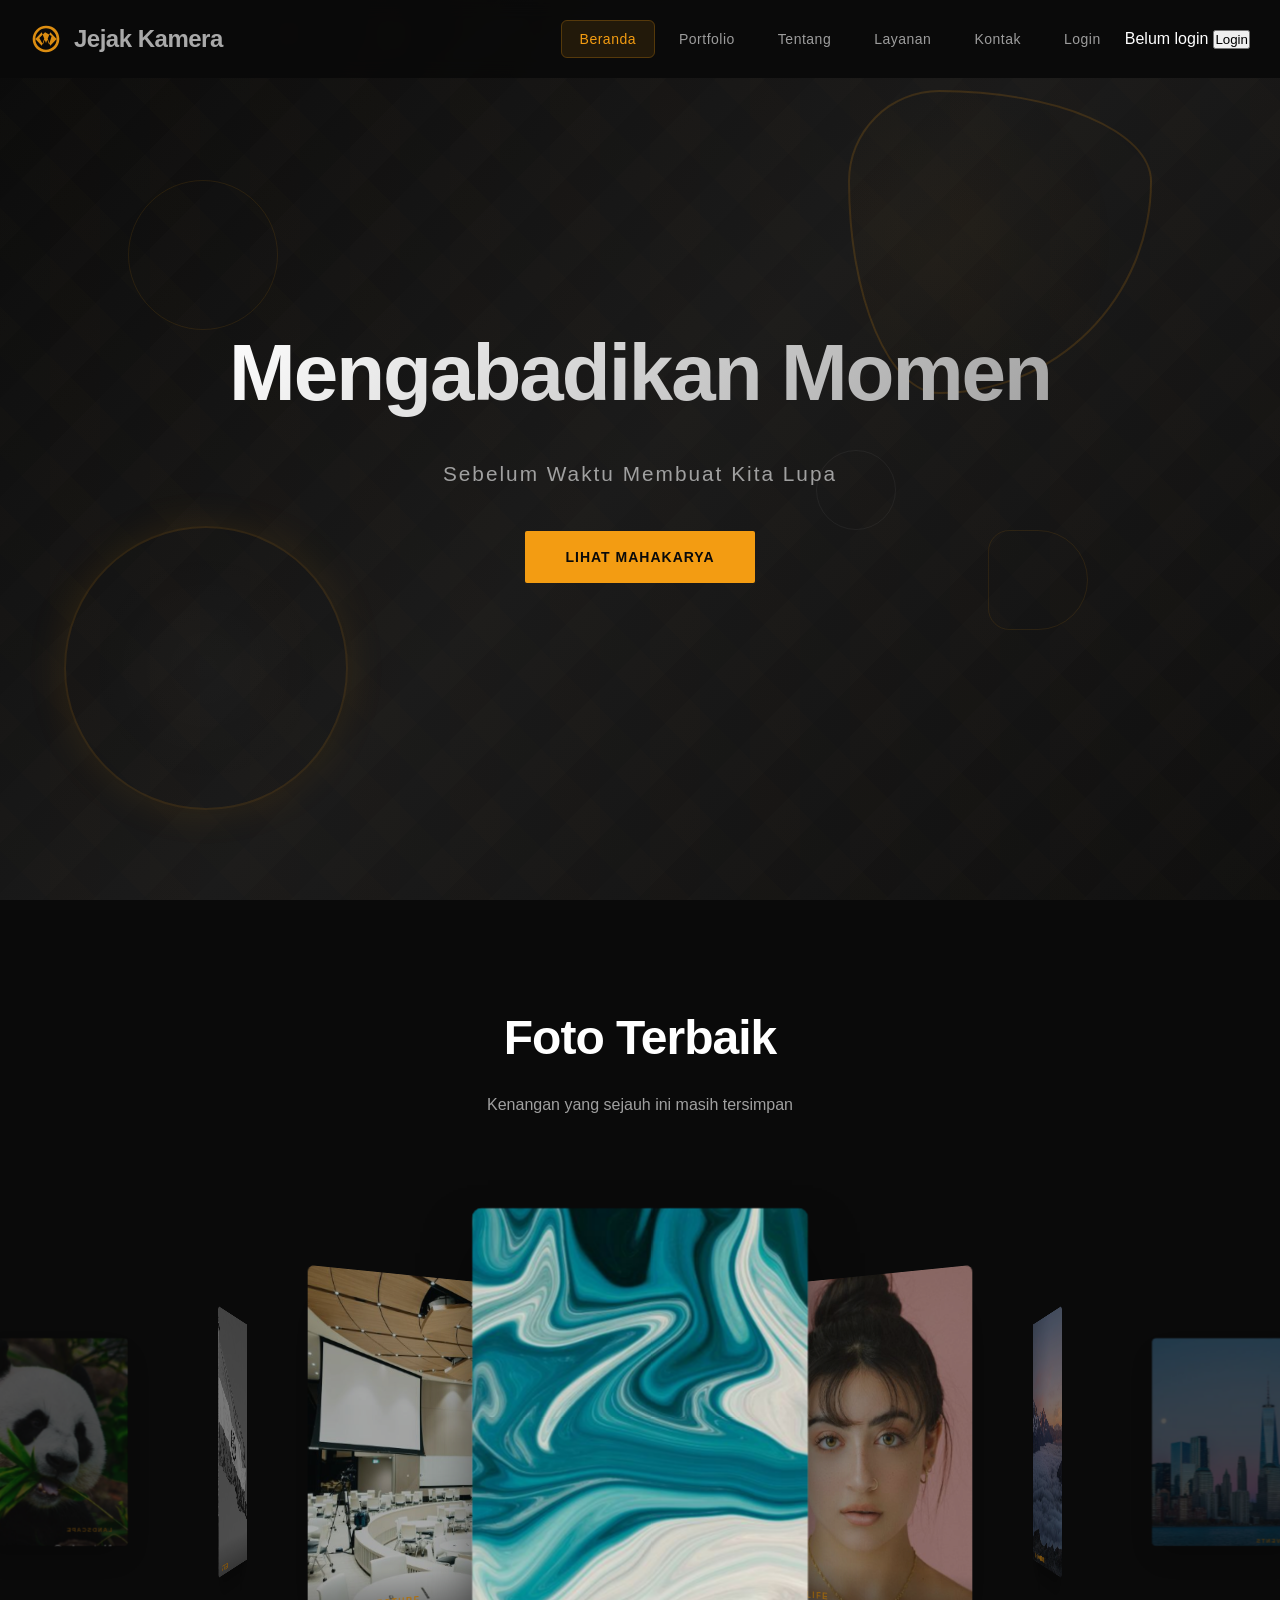
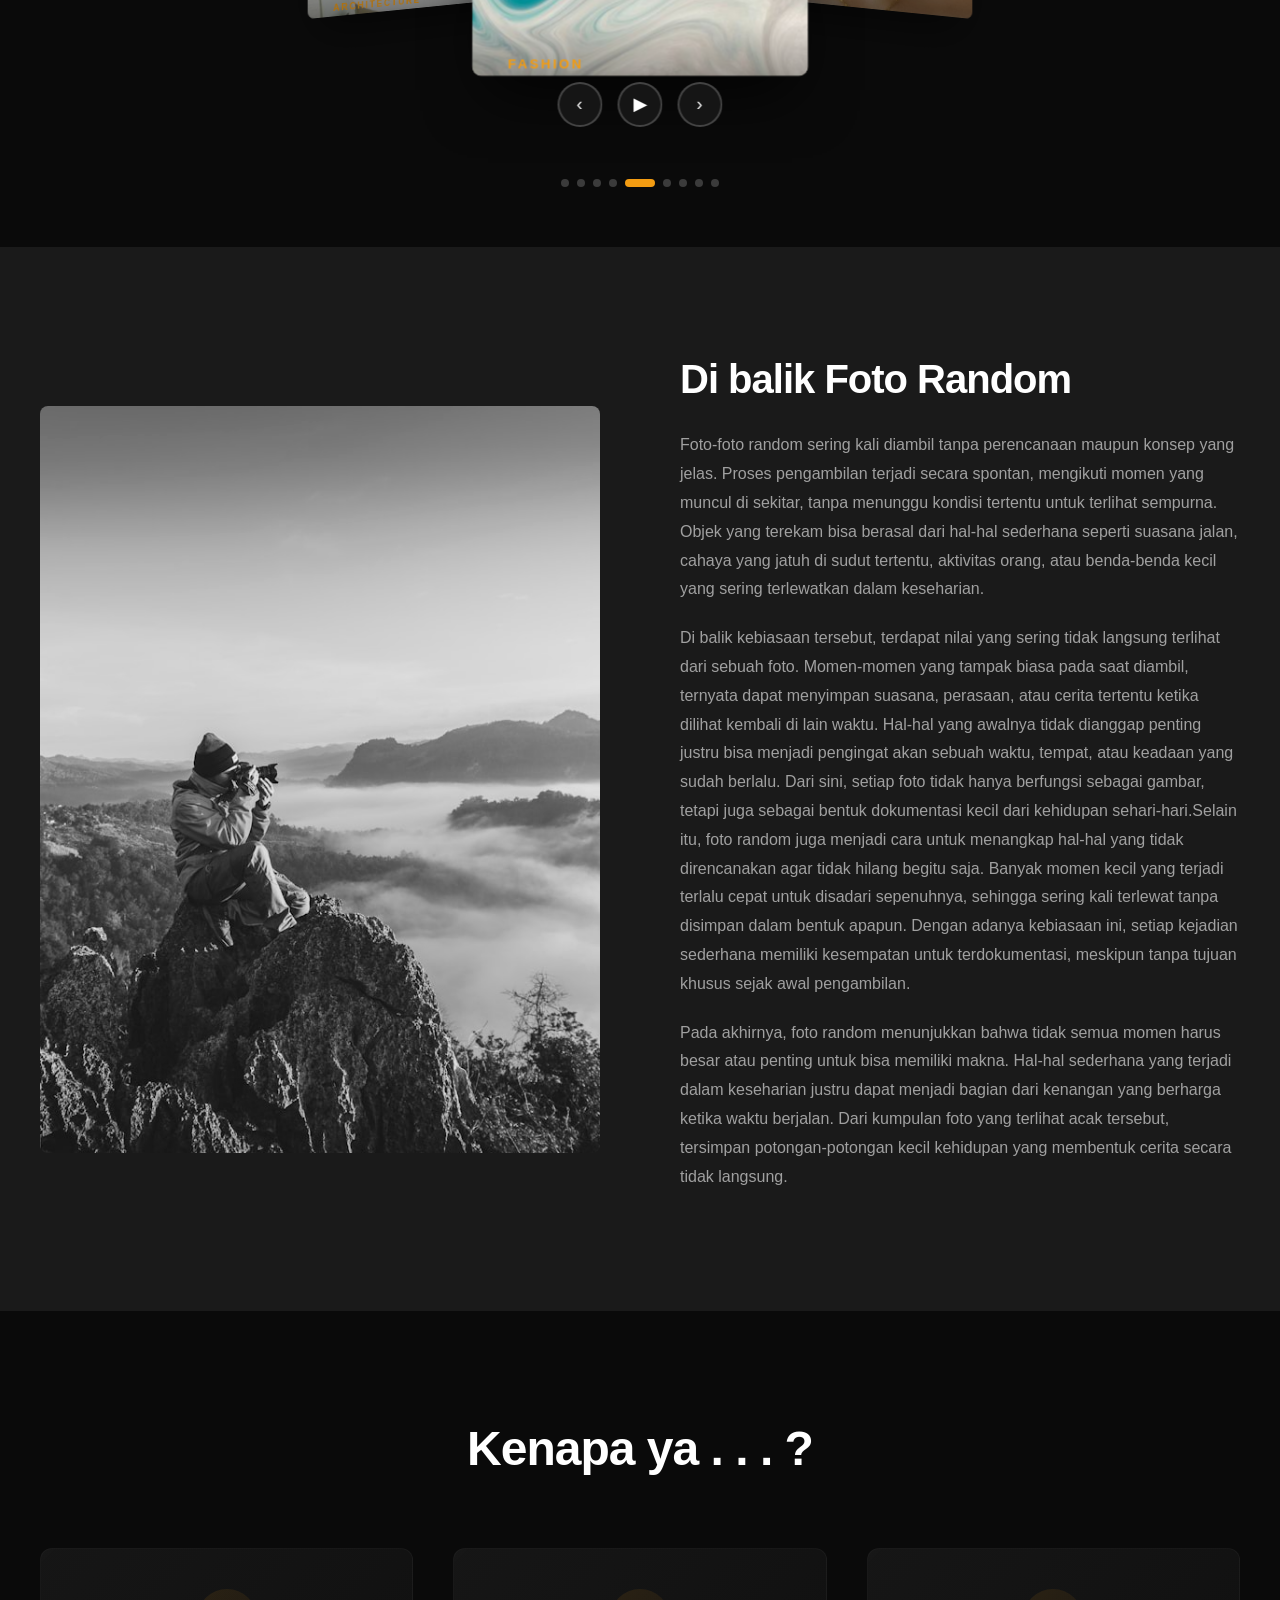
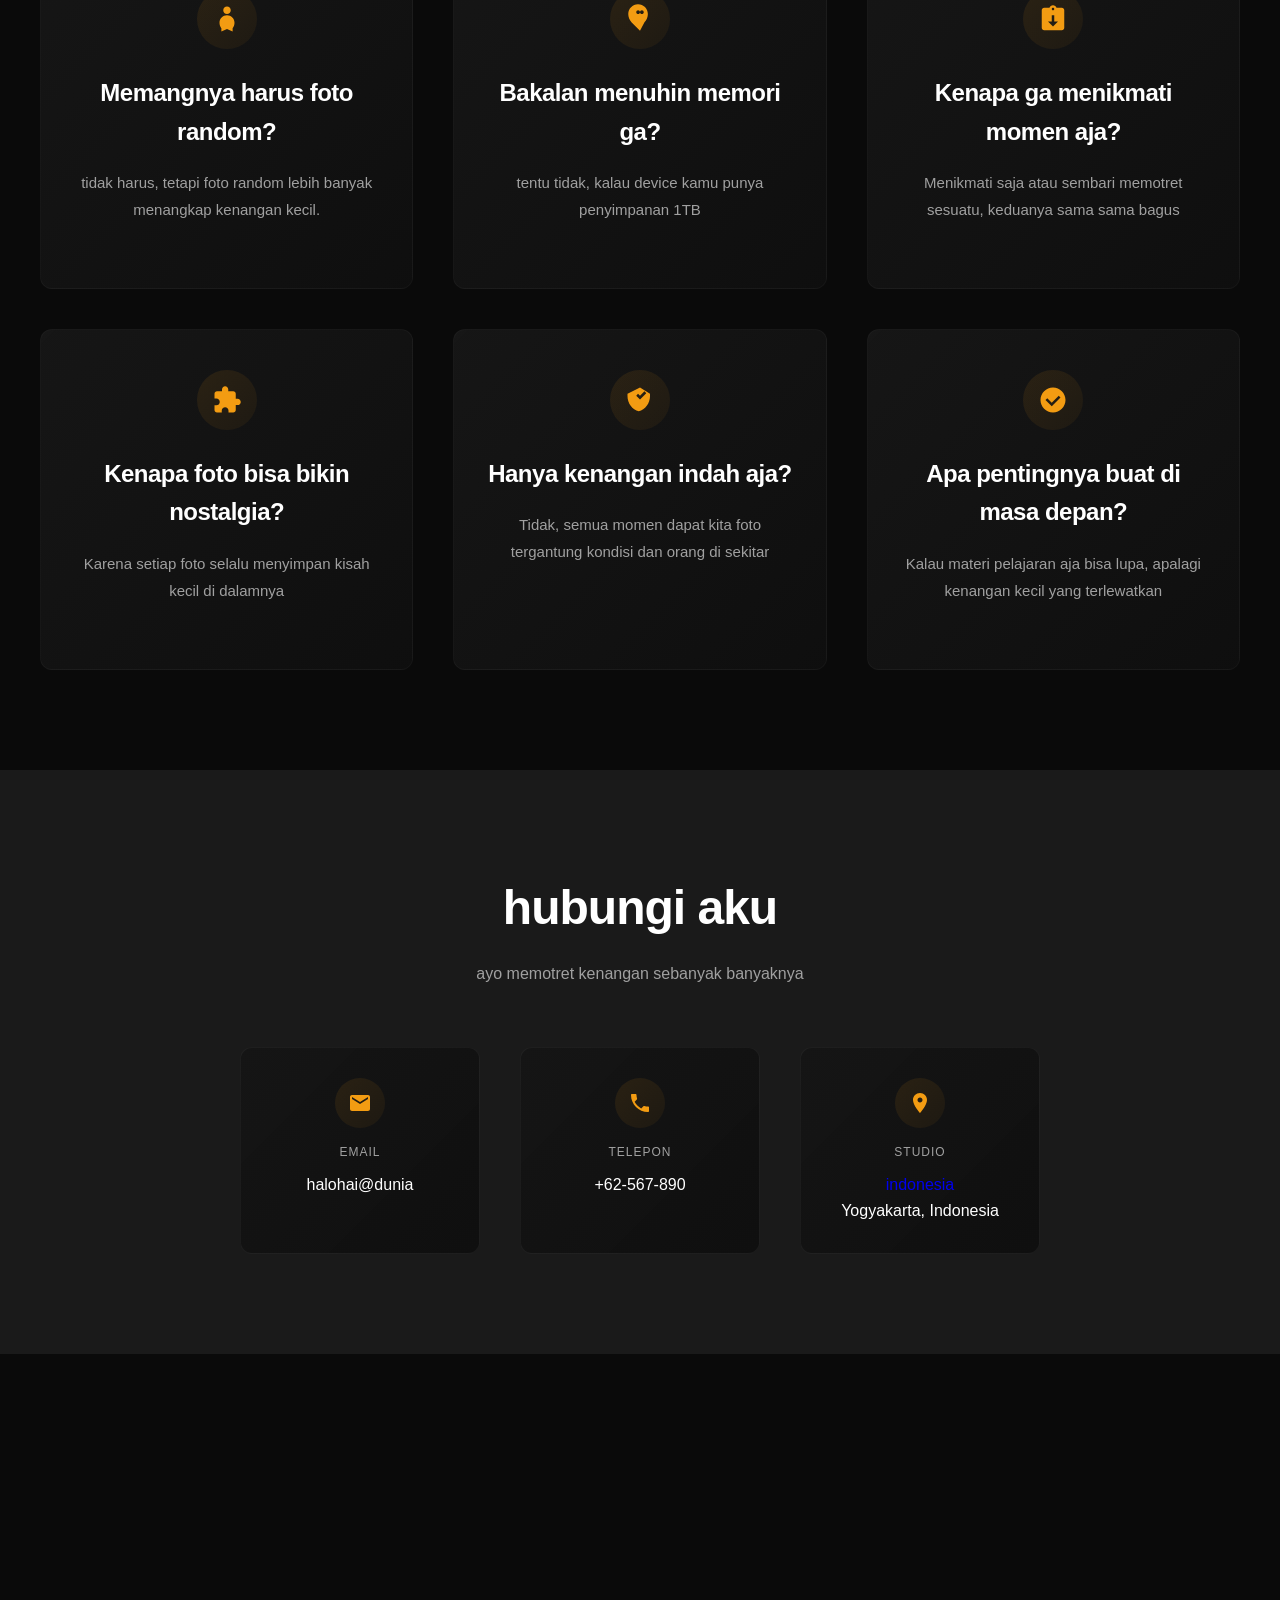
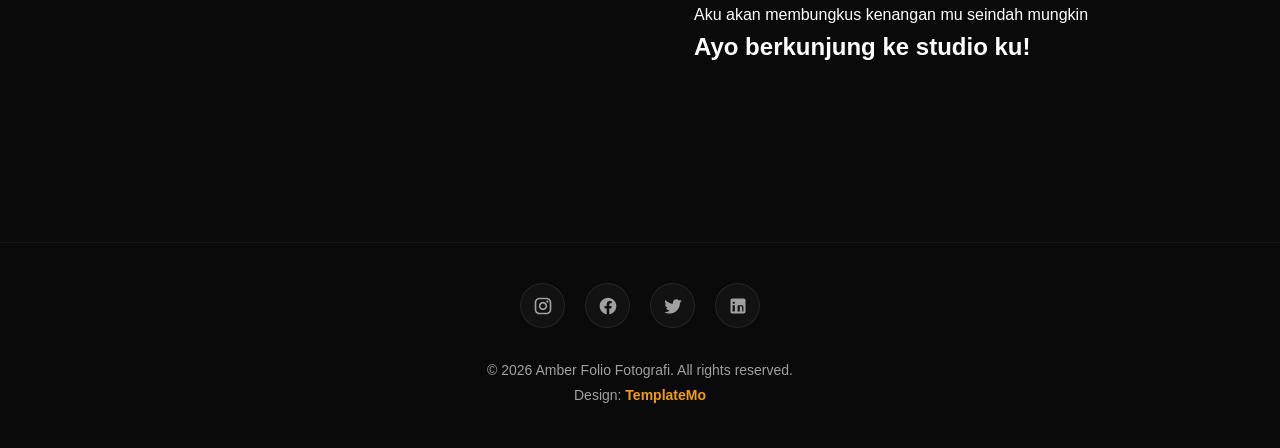
==== index.html @ b397be30 "Update index.html" ====
<!DOCTYPE html>
<html lang="en">
<head>
    <meta charset="UTF-8">
    <meta name="viewport" content="width=device-width, initial-scale=1.0">
    <title>Cerita di Balik Lensa</title>
    <link rel="stylesheet" href="templatemo-amber-folio.css">
<!--

TemplateMo 615 Amber Folio

https://templatemo.com/tm-615-amber-folio

-->
</head>
<body>
    <!-- Loading Screen -->
    <div class="loading-screen" id="loadingScreen">
        <div class="loader"></div>
    </div>

    <!-- Header Navigation -->
    <header id="header">
        <nav>
            <a href="#home" class="logo">
                <svg viewBox="0 0 24 24" xmlns="http://www.w3.org/2000/svg">
                    <path d="M12 20C16.4 20 20 16.4 20 12C20 7.6 16.4 4 12 4C7.6 4 4 7.6 4 12C4 16.4 7.6 20 12 20M12 2C18.5 2 22 6.5 22 12C22 17.5 17.5 22 12 22C6.5 22 2 17.5 2 12C2 6.5 6.5 2 12 2M14.3 16.2L12 10L9.7 16.2L7 11.3L11.3 7L16.2 9.7L14.3 16.2M8.8 17L12 8L15.2 17L20 12L15.2 7L12 15L8.8 7L4 12L8.8 17Z"/>
                </svg>
                Jejak Kamera
            </a>
            <ul class="nav-menu" id="navMenu">
                <li><a href="#home">Beranda</a></li>
                <li><a href="#portfolio">Portfolio</a></li>
                <li><a href="#about">Tentang</a></li>
                <li><a href="#services">Layanan</a></li>
                <li><a href="#contact">Kontak</a></li>
                <li><a href="login/index.html" class="nav-cta">Login</a></li>
                <p id="userinfo">Belum login</p>

<li id="authArea">
    <button onclick="gologin()" class="nav-cta">Login</button>
</li>
            </ul>
            <div class="menu-toggle" id="menuToggle">
                <span></span>
                <span></span>
                <span></span>
            </div>
        </nav>
    </header>

    <!-- Hero Section -->
    <section class="hero-section" id="home">
        <div class="hero-bg"></div>
        <div class="hero-shapes">
            <div class="floating-accent accent-1"></div>
            <div class="floating-accent accent-2"></div>
            <div class="floating-accent accent-3"></div>
        </div>
        <div class="hero-content reveal">
            <h1 class="hero-title">Mengabadikan Momen</h1>
            <p class="hero-subtitle">Sebelum Waktu Membuat Kita Lupa</p>
            <a href="#portfolio" class="cta-button">Lihat Mahakarya</a>
        </div>
    </section>

    <!-- Portfolio Section with Coverflow -->
    <section class="portfolio-section" id="portfolio">
        <div class="section-header reveal">
            <h2 class="section-title">Foto Terbaik</h2>
            <p class="section-subtitle">Kenangan yang sejauh ini masih tersimpan</p>
        </div>

        <div class="coverflow-wrapper">
            <div class="coverflow-container" id="coverflowContainer">
                <!-- Portrait Photography -->
                <div class="coverflow-item" data-index="0">
                    <img src="images/templatemo-amber-folio-01.jpg" alt="Portrait Photography" class="portfolio-image">
                    <div class="portfolio-overlay">
                        <div class="portfolio-category">Portrait</div>
                        <h3 class="portfolio-title">Human Stories</h3>
                        <p class="portfolio-description">Capturing authentic emotions and personalities</p>
                    </div>
                </div>

                <!-- Landscape Photography -->
                <div class="coverflow-item" data-index="1">
                    <img src="images/templatemo-amber-folio-02.jpg" alt="Landscape Photography" class="portfolio-image">
                    <div class="portfolio-overlay">
                        <div class="portfolio-category">Landscape</div>
                        <h3 class="portfolio-title">Nature's Canvas</h3>
                        <p class="portfolio-description">Breathtaking vistas and natural wonders</p>
                    </div>
                </div>

                <!-- Street Photography -->
                <div class="coverflow-item" data-index="2">
                    <img src="images/templatemo-amber-folio-03.jpg" alt="Street Photography" class="portfolio-image">
                    <div class="portfolio-overlay">
                        <div class="portfolio-category">Street</div>
                        <h3 class="portfolio-title">Urban Life</h3>
                        <p class="portfolio-description">Candid moments in city environments</p>
                    </div>
                </div>

                <!-- Architecture Photography -->
                <div class="coverflow-item" data-index="3">
                    <img src="images/templatemo-amber-folio-04.jpg" alt="Architecture Photography" class="portfolio-image">
                    <div class="portfolio-overlay">
                        <div class="portfolio-category">Architecture</div>
                        <h3 class="portfolio-title">Structural Beauty</h3>
                        <p class="portfolio-description">Modern lines and timeless designs</p>
                    </div>
                </div>

                <!-- Fashion Photography -->
                <div class="coverflow-item" data-index="4">
                    <img src="images/templatemo-amber-folio-05.jpg" alt="Fashion Photography" class="portfolio-image">
                    <div class="portfolio-overlay">
                        <div class="portfolio-category">Fashion</div>
                        <h3 class="portfolio-title">Style & Elegance</h3>
                        <p class="portfolio-description">High fashion and editorial shoots</p>
                    </div>
                </div>

                <!-- Wildlife Photography -->
                <div class="coverflow-item" data-index="5">
                    <img src="images/templatemo-amber-folio-06.jpg" alt="Wildlife Photography" class="portfolio-image">
                    <div class="portfolio-overlay">
                        <div class="portfolio-category">Wildlife</div>
                        <h3 class="portfolio-title">Wild Kingdom</h3>
                        <p class="portfolio-description">Nature's magnificent creatures</p>
                    </div>
                </div>

                <!-- Black & White Photography -->
                <div class="coverflow-item" data-index="6">
                    <img src="images/templatemo-amber-folio-07.jpg" alt="Black and White Photography" class="portfolio-image">
                    <div class="portfolio-overlay">
                        <div class="portfolio-category">Monochrome</div>
                        <h3 class="portfolio-title">Timeless Classics</h3>
                        <p class="portfolio-description">The art of black and white</p>
                    </div>
                </div>

                <!-- Event Photography -->
                <div class="coverflow-item" data-index="7">
                    <img src="images/templatemo-amber-folio-08.jpg" alt="Event Photography" class="portfolio-image">
                    <div class="portfolio-overlay">
                        <div class="portfolio-category">Events</div>
                        <h3 class="portfolio-title">Special Moments</h3>
                        <p class="portfolio-description">Weddings and celebrations</p>
                    </div>
                </div>

                <!-- Abstract Photography -->
                <div class="coverflow-item" data-index="8">
                    <img src="images/templatemo-amber-folio-09.jpg" alt="Abstract Photography" class="portfolio-image">
                    <div class="portfolio-overlay">
                        <div class="portfolio-category">Abstract</div>
                        <h3 class="portfolio-title">Creative Vision</h3>
                        <p class="portfolio-description">Artistic and experimental works</p>
                    </div>
                </div>
            </div>

            <!-- Navigation Controls -->
            <div class="coverflow-controls">
                <button class="control-btn" id="prevBtn">‹</button>
                <button class="control-btn" id="playPauseBtn">▶</button>
                <button class="control-btn" id="nextBtn">›</button>
            </div>

            <!-- Indicators -->
            <div class="indicators" id="indicators">
                <div class="indicator active" data-index="0"></div>
                <div class="indicator" data-index="1"></div>
                <div class="indicator" data-index="2"></div>
                <div class="indicator" data-index="3"></div>
                <div class="indicator" data-index="4"></div>
                <div class="indicator" data-index="5"></div>
                <div class="indicator" data-index="6"></div>
                <div class="indicator" data-index="7"></div>
                <div class="indicator" data-index="8"></div>
            </div>
        </div>
    </section>

    <!-- About Section -->
    <section class="about-section" id="about">
        <div class="about-container reveal">
            <div class="about-image">
                <img src="images/templatemo-about-artist.jpg" alt="Photographer">
            </div>
            <div class="about-content">
                <h2>Di balik Foto Random</h2>
                <p>Foto-foto random sering kali diambil tanpa perencanaan maupun konsep yang jelas. Proses pengambilan terjadi secara spontan, mengikuti momen yang muncul di sekitar, tanpa menunggu kondisi tertentu untuk terlihat sempurna. Objek yang terekam bisa berasal dari hal-hal sederhana seperti suasana jalan, cahaya yang jatuh di sudut tertentu, aktivitas orang, atau benda-benda kecil yang sering terlewatkan dalam keseharian.</p>
                <p>Di balik kebiasaan tersebut, terdapat nilai yang sering tidak langsung terlihat dari sebuah foto. Momen-momen yang tampak biasa pada saat diambil, ternyata dapat menyimpan suasana, perasaan, atau cerita tertentu ketika dilihat kembali di lain waktu. Hal-hal yang awalnya tidak dianggap penting justru bisa menjadi pengingat akan sebuah waktu, tempat, atau keadaan yang sudah berlalu. Dari sini, setiap foto tidak hanya berfungsi sebagai gambar, tetapi juga sebagai bentuk dokumentasi kecil dari kehidupan sehari-hari.Selain itu, foto random juga menjadi cara untuk menangkap hal-hal yang tidak direncanakan agar tidak hilang begitu saja. Banyak momen kecil yang terjadi terlalu cepat untuk disadari sepenuhnya, sehingga sering kali terlewat tanpa disimpan dalam bentuk apapun. Dengan adanya kebiasaan ini, setiap kejadian sederhana memiliki kesempatan untuk terdokumentasi, meskipun tanpa tujuan khusus sejak awal pengambilan.</p>
                <p>Pada akhirnya, foto random menunjukkan bahwa tidak semua momen harus besar atau penting untuk bisa memiliki makna. Hal-hal sederhana yang terjadi dalam keseharian justru dapat menjadi bagian dari kenangan yang berharga ketika waktu berjalan. Dari kumpulan foto yang terlihat acak tersebut, tersimpan potongan-potongan kecil kehidupan yang membentuk cerita secara tidak langsung.</p>
                
            </div>
        </div>
    </section>

    <!-- Services Section -->
    <section class="services-section" id="services">
        <div class="services-container">
            <div class="section-header reveal">
                <h2 class="section-title"> Kenapa ya . . . ?</h2>
            </div>

            <div class="services-grid reveal">
                <div class="service-card">
                    <div class="service-icon">
                        <svg viewBox="0 0 24 24" xmlns="http://www.w3.org/2000/svg">
                            <path d="M12 2C10.34 2 9 3.34 9 5C9 6.66 10.34 8 12 8C13.66 8 15 6.66 15 5C15 3.34 13.66 2 12 2ZM12 9C8.69 9 6 11.69 6 15C6 16.66 6.56 18.17 7.5 19.32V22L12 20L16.5 22V19.32C17.44 18.17 18 16.66 18 15C18 11.69 15.31 9 12 9Z"/>
                        </svg>
                    </div>
                    <h3 class="service-title">Memangnya harus foto random?</h3>
                    <p class="service-description">tidak harus, tetapi foto random lebih banyak menangkap kenangan kecil.</p>
                </div>

                <div class="service-card">
                    <div class="service-icon">
                        <svg viewBox="0 0 24 24" xmlns="http://www.w3.org/2000/svg">
                            <path d="M12 6.5C12 5.67 11.33 5 10.5 5S9 5.67 9 6.5 9.67 8 10.5 8 12 7.33 12 6.5M13.5 5C12.67 5 12 5.67 12 6.5S12.67 8 13.5 8 15 7.33 15 6.5 14.33 5 13.5 5M12 21.35L5.35 14.7C3.58 12.93 2.61 10.54 2.61 8.04C2.61 3.74 6.05 0.25 10.36 0.21C14.72 0.17 18.29 3.69 18.29 8C18.29 10.53 17.34 12.88 15.58 14.65L12 21.35Z"/>
                        </svg>
                    </div>
                    <h3 class="service-title">Bakalan menuhin memori ga?</h3>
                    <p class="service-description">tentu tidak, kalau device kamu punya penyimpanan 1TB</p>
                </div>

                <div class="service-card">
                    <div class="service-icon">
                        <svg viewBox="0 0 24 24" xmlns="http://www.w3.org/2000/svg">
                            <path d="M19 3H14.82C14.4 1.84 13.3 1 12 1S9.6 1.84 9.18 3H5C3.9 3 3 3.9 3 5V19C3 20.1 3.9 21 5 21H19C20.1 21 21 20.1 21 19V5C21 3.9 20.1 3 19 3ZM12 3C12.55 3 13 3.45 13 4S12.55 5 12 5 11 4.55 11 4 11.45 3 12 3ZM12 18L8 14H11V9H13V14H16L12 18Z"/>
                        </svg>
                    </div>
                    <h3 class="service-title">Kenapa ga menikmati momen aja?</h3>
                    <p class="service-description">Menikmati saja atau sembari memotret sesuatu, keduanya sama sama bagus</p>
                </div>

                <div class="service-card">
                    <div class="service-icon">
                        <svg viewBox="0 0 24 24" xmlns="http://www.w3.org/2000/svg">
                            <path d="M20.5 11H19V7C19 5.9 18.1 5 17 5H13V3.5C13 2.12 11.88 1 10.5 1S8 2.12 8 3.5V5H4C2.9 5 2 5.9 2 7V10.8H3.5C4.99 10.8 6.2 12.01 6.2 13.5S4.99 16.2 3.5 16.2H2V20C2 21.1 2.9 22 4 22H7.8V20.5C7.8 19.01 9.01 17.8 10.5 17.8S13.2 19.01 13.2 20.5V22H17C18.1 22 19 21.1 19 20V16H20.5C21.88 16 23 14.88 23 13.5S21.88 11 20.5 11Z"/>
                        </svg>
                    </div>
                    <h3 class="service-title">Kenapa foto bisa bikin nostalgia?</h3>
                    <p class="service-description">Karena setiap foto selalu menyimpan kisah kecil di dalamnya</p>
                </div>

                <div class="service-card">
                    <div class="service-icon">
                        <svg viewBox="0 0 24 24" xmlns="http://www.w3.org/2000/svg">
                            <path d="M12 2L2 7V9C2 14.55 5.84 19.74 11 21C16.16 19.74 20 14.55 20 9V7L12 2ZM12 11.5L9 8.5L10.41 7.09L12 8.67L15.59 5.09L17 6.5L12 11.5Z"/>
                        </svg>
                    </div>
                    <h3 class="service-title">Hanya kenangan indah aja?</h3>
                    <p class="service-description">Tidak, semua momen dapat kita foto tergantung kondisi dan orang di sekitar</p>
                </div>

                <div class="service-card">
                    <div class="service-icon">
                        <svg viewBox="0 0 24 24" xmlns="http://www.w3.org/2000/svg">
                            <path d="M12 2C6.48 2 2 6.48 2 12S6.48 22 12 22 22 17.52 22 12 17.52 2 12 2ZM11 17L6 12L7.41 10.59L11 14.17L16.59 8.59L18 10L11 17Z"/>
                        </svg>
                    </div>
                    <h3 class="service-title">Apa pentingnya buat di masa depan?</h3>
                    <p class="service-description">Kalau materi pelajaran aja bisa lupa, apalagi kenangan kecil yang terlewatkan</p>
                </div>
            </div>
        </div>
    </section>

    <!-- Contact Section -->
    <section class="contact-section" id="contact">
        <div class="contact-container">
            <div class="section-header reveal">
                <h2 class="section-title">hubungi aku</h2>
                <p class="section-subtitle">ayo memotret kenangan sebanyak banyaknya</p>
            </div>

            <div class="contact-info reveal">
                <a href="mailto:hello@capture.com" class="contact-item">
                    <div class="contact-icon">
                        <svg viewBox="0 0 24 24" xmlns="http://www.w3.org/2000/svg">
                            <path d="M20 4H4C2.9 4 2 4.9 2 6V18C2 19.1 2.9 20 4 20H20C21.1 20 22 19.1 22 18V6C22 4.9 21.1 4 20 4ZM20 8L12 13L4 8V6L12 11L20 6V8Z"/>
                        </svg>
                    </div>
                    <div class="contact-label">Email</div>
                    <div class="contact-value">halohai@dunia</div>
                </a>

                <a href="tel:+1234567890" class="contact-item">
                    <div class="contact-icon">
                        <svg viewBox="0 0 24 24" xmlns="http://www.w3.org/2000/svg">
                            <path d="M6.62 10.79C8.06 13.62 10.38 15.94 13.21 17.38L15.41 15.18C15.69 14.9 16.08 14.82 16.43 14.93C17.55 15.3 18.75 15.5 20 15.5C20.55 15.5 21 15.95 21 16.5V20C21 20.55 20.55 21 20 21C10.61 21 3 13.39 3 4C3 3.45 3.45 3 4 3H7.5C8.05 3 8.5 3.45 8.5 4C8.5 5.25 8.7 6.45 9.07 7.57C9.18 7.92 9.1 8.31 8.82 8.59L6.62 10.79Z"/>
                        </svg>
                    </div>
                    <div class="contact-label">Telepon</div>
                    <div class="contact-value">+62-567-890</div>
                </a>

                <a href="https://www.google.com/maps/place/Yogyakarta,+Kota+Yogyakarta,+Daerah+Istimewa+Yogyakarta/data=!4m2!3m1!1s0x2e7a5787bd5b6bc5:0x21723fd4d3684f71?sa=X&ved=1t:242&ictx=111" target="_blank" rel="noopener" class="contact-item">
                    <div class="contact-icon">
                        <svg viewBox="0 0 24 24" xmlns="http://www.w3.org/2000/svg">
                            <path d="M12 2C8.13 2 5 5.13 5 9C5 14.25 12 22 12 22S19 14.25 19 9C19 5.13 15.87 2 12 2ZM12 11.5C10.62 11.5 9.5 10.38 9.5 9S10.62 6.5 12 6.5S14.5 7.62 14.5 9S13.38 11.5 12 11.5Z"/>
                        </svg>
                    </div>
                    <div class="contact-label">Studio</div>
indonesia           <div class="contact-value">Yogyakarta, Indonesia</div>
                </a>
            </div>
        </div>
    </section>

    <!-- Featured Place -->
    <section class="media-section">
        <div class="container">
            <div class="featured-grid">
                <div class="featured-image-wrapper">
                    <div class="featured-image">
                        <iframe
                            width="624"
                            height="400"
                            src="https://www.youtube.com/embed/5xOmzIM3Pjg"
                            title="How To Take Banger Photos In Boring Places"
                            frameborder="0"
                            allow="accelerometer; autoplay; clipboard-write; encrypted-media; gyroscope; picture-in-picture; web-share"
                            allowfullscreen>
                        </iframe>
                    </div>
                </div>
            </div>
        </div>

    <!-- Contact -->
        <div class="container">
            <iframe
                src="https://www.google.com/maps/embed?pb=!1m18!1m12!1m3!1d3952.8996821581854!2d110.3928100740499!3d-7.800444677428884!2m3!1f0!2f0!3f0!3m2!1i1024!2i768!4f13.1!3m3!1m2!1s0x2e7a57669d43fe55%3A0x75fae1bb400d4da5!2sSMA%20Negeri%208%20Yogyakarta!5e0!3m2!1sid!2sid!4v1780649802845!5m2!1sid!2sid"
                width="400"
                height="200"
                style="border:0;"
                allowfullscreen
                loading="lazy"
                referrerpolicy="no-referrer-when-downgrade">
            </iframe>
            
            <div class="contact-grid">
                <div class="contact-content">
                    <p class="text-label">Aku akan membungkus kenangan mu seindah mungkin</p>
                    <h2 class="headling-display contact-title">
                        Ayo berkunjung ke studio ku!
                    </h2>
                </div>
            </div>

        </div>
    </section>
    
    <!-- Footer -->
    <footer>
        <div class="footer-content">
            <div class="social-links">
                <a href="https://instagram.com" target="_blank" rel="noopener" class="social-link" aria-label="Instagram">
                    <svg viewBox="0 0 24 24" xmlns="http://www.w3.org/2000/svg">
                        <path d="M7.8 2H16.2C19.4 2 22 4.6 22 7.8V16.2C22 19.4 19.4 22 16.2 22H7.8C4.6 22 2 19.4 2 16.2V7.8C2 4.6 4.6 2 7.8 2M7.6 4C5.61 4 4 5.61 4 7.6V16.4C4 18.39 5.61 20 7.6 20H16.4C18.39 20 20 18.39 20 16.4V7.6C20 5.61 18.39 4 16.4 4H7.6M17.25 5.5C17.94 5.5 18.5 6.06 18.5 6.75S17.94 8 17.25 8S16 7.44 16 6.75S16.56 5.5 17.25 5.5M12 7C14.76 7 17 9.24 17 12S14.76 17 12 17S7 14.76 7 12S9.24 7 12 7M12 9C10.34 9 9 10.34 9 12S10.34 15 12 15S15 13.66 15 12S13.66 9 12 9Z"/>
                    </svg>
                </a>
                <a href="https://facebook.com/templatemo" target="_blank" rel="noopener" class="social-link" aria-label="Facebook">
                    <svg viewBox="0 0 24 24" xmlns="http://www.w3.org/2000/svg">
                        <path d="M12 2.04C6.5 2.04 2 6.53 2 12.06C2 17.06 5.66 21.21 10.44 21.96V14.96H7.9V12.06H10.44V9.85C10.44 7.34 11.93 5.96 14.22 5.96C15.31 5.96 16.45 6.15 16.45 6.15V8.62H15.19C13.95 8.62 13.56 9.39 13.56 10.18V12.06H16.34L15.89 14.96H13.56V21.96C18.34 21.21 22 17.06 22 12.06C22 6.53 17.5 2.04 12 2.04Z"/>
                    </svg>
                </a>
                <a href="https://x.com/minthu" target="_blank" rel="noopener" class="social-link" aria-label="Twitter">
                    <svg viewBox="0 0 24 24" xmlns="http://www.w3.org/2000/svg">
                        <path d="M22.46 6C21.69 6.35 20.86 6.58 20 6.69C20.88 6.16 21.56 5.32 21.88 4.31C21.05 4.81 20.13 5.16 19.16 5.36C18.37 4.5 17.26 4 16 4C13.65 4 11.73 5.92 11.73 8.29C11.73 8.63 11.77 8.96 11.84 9.27C8.28 9.09 5.11 7.38 3 4.79C2.63 5.42 2.42 6.16 2.42 6.94C2.42 8.43 3.17 9.75 4.33 10.5C3.62 10.5 2.96 10.3 2.38 10V10.03C2.38 12.11 3.86 13.85 5.82 14.24C5.46 14.34 5.08 14.39 4.69 14.39C4.42 14.39 4.15 14.36 3.89 14.31C4.43 16 6 17.26 7.89 17.29C6.43 18.45 4.58 19.13 2.56 19.13C2.22 19.13 1.88 19.11 1.54 19.07C3.44 20.29 5.74 21 8.23 21C16 21 20.33 14.46 20.33 8.79C20.33 8.6 20.33 8.42 20.32 8.23C21.16 7.63 21.88 6.87 22.46 6Z"/>
                    </svg>
                </a>
                <a href="https://linkedin.com" target="_blank" rel="noopener" class="social-link" aria-label="LinkedIn">
                    <svg viewBox="0 0 24 24" xmlns="http://www.w3.org/2000/svg">
                        <path d="M19 3C19.55 3 20.05 3.21 20.41 3.59C20.79 3.95 21 4.45 21 5V19C21 19.55 20.79 20.05 20.41 20.41C20.05 20.79 19.55 21 19 21H5C4.45 21 3.95 20.79 3.59 20.41C3.21 20.05 3 19.55 3 19V5C3 4.45 3.21 3.95 3.59 3.59C3.95 3.21 4.45 3 5 3H19M18.5 18.5V13.2C18.5 11.87 17.45 10.82 16.12 10.82C15.21 10.82 14.46 11.37 14.17 12.15V11H11.5V18.5H14.17V13.57C14.17 12.82 14.79 12.2 15.54 12.2C16.29 12.2 16.91 12.82 16.91 13.57V18.5H18.5M6.88 9.57C7.63 9.57 8.25 8.96 8.25 8.21C8.25 7.46 7.63 6.84 6.88 6.84C6.13 6.84 5.5 7.46 5.5 8.21C5.5 8.96 6.13 9.57 6.88 9.57M8.21 18.5V11H5.5V18.5H8.21Z"/>
                    </svg>
                </a>
            </div>
            <p class="footer-text">
                © 2026 Amber Folio Fotografi. All rights reserved.<br>
                Design: <a href="https://templatemo.com" target="_blank" rel="noopener">TemplateMo</a>
            </p>
        </div>
    </footer>
    <script src="templatemo-amber-script.js"></script>
      <script src="login/js/welcome.js"></script>
</body>
</html>
---- templatemo-amber-folio.css ----
@charset "utf-8";
/* 

CSS Document 

TemplateMo 615 Amber Folio

https://templatemo.com/tm-615-amber-folio

*/

* {
	margin: 0;
	padding: 0;
	box-sizing: border-box;
}

:root {
	--primary-dark: #0a0a0a;
	--secondary-dark: #1a1a1a;
	--accent-color: #f39c12;
	--text-light: #ffffff;
	--text-gray: #a0a0a0;
	--card-dark: #151515;
}

html {
	scroll-behavior: smooth;
}

body {
	font-family: 'Inter', -apple-system, BlinkMacSystemFont, 'Segoe UI', sans-serif;
	background: var(--primary-dark);
	color: var(--text-light);
	overflow-x: hidden;
	line-height: 1.6;
}

/* Custom Scrollbar */
::-webkit-scrollbar {
	width: 8px;
}

::-webkit-scrollbar-track {
	background: var(--secondary-dark);
}

::-webkit-scrollbar-thumb {
	background: var(--accent-color);
	border-radius: 4px;
}

/* Header Navigation */
header {
	position: fixed;
	top: 0;
	left: 0;
	right: 0;
	background: rgba(10, 10, 10, 0.95);
	backdrop-filter: blur(10px);
	z-index: 1000;
	padding: 20px 0;
	transition: all 0.3s ease;
}

header.scrolled {
	padding: 15px 0;
	background: rgba(10, 10, 10, 0.98);
}

nav {
	max-width: 1400px;
	margin: 0 auto;
	padding: 0 30px;
	display: flex;
	justify-content: space-between;
	align-items: center;
}

.logo {
	font-size: 24px;
	font-weight: 700;
	letter-spacing: -0.5px;
	color: rgba(255, 255, 255, 0.65);
	text-decoration: none;
	display: flex;
	align-items: center;
	gap: 12px;
	transition: all 0.3s ease;
}

.logo:hover {
	color: rgba(255, 255, 255, 0.85);
}

.logo svg {
	width: 32px;
	height: 32px;
	fill: var(--accent-color);
	opacity: 0.9;
	transition: all 0.3s ease;
}

.logo:hover svg {
	opacity: 1;
	transform: rotate(-5deg) scale(1.05);
}

.nav-menu {
	display: flex;
	list-style: none;
	gap: 5px;
}

.nav-menu a {
	color: rgba(255, 255, 255, 0.6);
	text-decoration: none;
	font-size: 14px;
	font-weight: 500;
	letter-spacing: 0.5px;
	padding: 10px 18px;
	position: relative;
	transition: all 0.3s ease;
	border-radius: 6px;
	background: transparent;
	border: 1px solid transparent;
}

.nav-menu a::before {
	content: '';
	position: absolute;
	top: 50%;
	left: 50%;
	width: 0;
	height: 0;
	background: radial-gradient(circle, rgba(243, 156, 18, 0.15) 0%, transparent 70%);
	border-radius: 50%;
	transform: translate(-50%, -50%);
	transition: all 0.4s ease;
	z-index: -1;
}

.nav-menu a:hover {
	color: rgba(255, 255, 255, 0.9);
	background: linear-gradient(135deg,
			rgba(243, 156, 18, 0.08) 0%,
			rgba(243, 156, 18, 0.03) 100%);
	border-color: rgba(243, 156, 18, 0.2);
	transform: translateY(-1px);
}

.nav-menu a:hover::before {
	width: 100%;
	height: 100%;
	border-radius: 6px;
}

.nav-menu a.active {
	color: var(--accent-color);
	background: rgba(243, 156, 18, 0.1);
	border-color: rgba(243, 156, 18, 0.25);
}

/* Mobile Menu Toggle */
.menu-toggle {
	display: none;
	flex-direction: column;
	cursor: pointer;
	gap: 4px;
}

.menu-toggle span {
	width: 25px;
	height: 2px;
	background: var(--text-light);
	transition: all 0.3s ease;
}

/* Hero Section */
.hero-section {
	height: 100vh;
	display: flex;
	align-items: center;
	justify-content: center;
	position: relative;
	background: linear-gradient(135deg, #0a0a0a 0%, #1a1a1a 50%, #0f0f0f 100%);
	margin-top: 0;
	overflow: hidden;
}

.hero-bg {
	position: absolute;
	top: 0;
	left: 0;
	right: 0;
	bottom: 0;
	opacity: 0.2;
	background-image:
		repeating-linear-gradient(45deg, transparent, transparent 35px, rgba(243, 156, 18, 0.04) 35px, rgba(243, 156, 18, 0.04) 70px),
		repeating-linear-gradient(-45deg, transparent, transparent 35px, rgba(255, 255, 255, .04) 35px, rgba(255, 255, 255, .04) 70px),
		repeating-linear-gradient(90deg, transparent, transparent 50px, rgba(243, 156, 18, 0.03) 50px, rgba(243, 156, 18, 0.03) 100px);
}

/* Animated geometric shapes for hero background */
.hero-section::before {
	content: '';
	position: absolute;
	top: 10%;
	right: 10%;
	width: 300px;
	height: 300px;
	border: 2px solid rgba(243, 156, 18, 0.15);
	border-radius: 30% 70% 70% 30% / 30% 30% 70% 70%;
	animation: morphShape 20s ease-in-out infinite;
	background: radial-gradient(circle at 30% 50%, rgba(243, 156, 18, 0.03), transparent 70%);
}

.hero-section::after {
	content: '';
	position: absolute;
	bottom: 10%;
	left: 5%;
	width: 280px;
	height: 280px;
	border: 2px solid rgba(243, 156, 18, 0.12);
	border-radius: 50%;
	animation: rotateShape 25s linear infinite;
	background: radial-gradient(circle at 50% 50%, rgba(255, 255, 255, 0.02), transparent 60%);
	box-shadow: 0 0 40px rgba(243, 156, 18, 0.1);
}

/* Additional floating accent shapes */
.hero-shapes {
	position: absolute;
	top: 0;
	left: 0;
	width: 100%;
	height: 100%;
	pointer-events: none;
}

.floating-accent {
	position: absolute;
	border: 1px solid rgba(243, 156, 18, 0.1);
	animation: float 15s ease-in-out infinite;
}

.accent-1 {
	top: 20%;
	left: 10%;
	width: 150px;
	height: 150px;
	border-radius: 50%;
	animation-delay: 0s;
}

.accent-2 {
	bottom: 30%;
	right: 15%;
	width: 100px;
	height: 100px;
	border-radius: 30% 70% 70% 30%;
	animation-delay: -5s;
}

.accent-3 {
	top: 50%;
	right: 30%;
	width: 80px;
	height: 80px;
	border-radius: 50%;
	animation-delay: -10s;
	border-color: rgba(255, 255, 255, 0.05);
}

@keyframes morphShape {

	0%,
	100% {
		border-radius: 30% 70% 70% 30% / 30% 30% 70% 70%;
		transform: rotate(0deg) scale(1);
	}

	33% {
		border-radius: 70% 30% 30% 70% / 70% 70% 30% 30%;
		transform: rotate(120deg) scale(1.1);
	}

	66% {
		border-radius: 30% 70% 40% 60% / 60% 30% 70% 40%;
		transform: rotate(240deg) scale(0.95);
	}
}

@keyframes rotateShape {
	0% {
		transform: rotate(0deg) scale(1);
	}

	50% {
		transform: rotate(180deg) scale(1.05);
	}

	100% {
		transform: rotate(360deg) scale(1);
	}
}

@keyframes float {

	0%,
	100% {
		transform: translateY(0) translateX(0) rotate(0deg);
	}

	25% {
		transform: translateY(-20px) translateX(10px) rotate(90deg);
	}

	50% {
		transform: translateY(10px) translateX(-10px) rotate(180deg);
	}

	75% {
		transform: translateY(-10px) translateX(5px) rotate(270deg);
	}
}

.hero-content {
	text-align: center;
	z-index: 1;
	padding: 0 20px;
}

.hero-title {
	font-size: clamp(2.5rem, 8vw, 5rem);
	font-weight: 900;
	letter-spacing: -2px;
	margin-bottom: 20px;
	background: linear-gradient(135deg, #ffffff 0%, #a0a0a0 100%);
	-webkit-background-clip: text;
	-webkit-text-fill-color: transparent;
	background-clip: text;
}

.hero-subtitle {
	font-size: clamp(1rem, 2vw, 1.3rem);
	color: var(--text-gray);
	margin-bottom: 40px;
	font-weight: 300;
	letter-spacing: 2px;
}

.cta-button {
	display: inline-block;
	padding: 15px 40px;
	background: var(--accent-color);
	color: var(--primary-dark);
	text-decoration: none;
	font-weight: 600;
	font-size: 14px;
	letter-spacing: 1px;
	text-transform: uppercase;
	border-radius: 2px;
	transition: all 0.3s ease;
	position: relative;
	overflow: hidden;
}

.cta-button:hover {
	transform: translateY(-2px);
	box-shadow: 0 10px 30px rgba(243, 156, 18, 0.3);
}

/* Portfolio Section with Coverflow */
.portfolio-section {
	padding: 100px 0;
	position: relative;
	background: var(--primary-dark);
	min-height: 100vh;
	display: flex;
	flex-direction: column;
	align-items: center;
	justify-content: center;
}

.section-header {
	text-align: center;
	margin-bottom: 60px;
	padding: 0 20px;
}

.section-title {
	font-size: clamp(2rem, 5vw, 3rem);
	font-weight: 800;
	letter-spacing: -1px;
	margin-bottom: 15px;
}

.section-subtitle {
	color: var(--text-gray);
	font-size: 16px;
	max-width: 600px;
	margin: 0 auto;
}

/* Coverflow Container */
.coverflow-wrapper {
	width: 100%;
	position: relative;
	padding: 40px 0 80px;
}

.coverflow-container {
	width: 900px;
	max-width: 90vw;
	/* Dynamic height based on viewport: min 350px, preferred 45vh, max 500px */
	height: clamp(350px, 45vh, 500px);
	position: relative;
	transform-style: preserve-3d;
	margin: 0 auto;
	perspective: 1200px;
}

.coverflow-item {
	position: absolute;
	/* Dynamic width based on viewport: min 210px, preferred 27vh, max 300px */
	width: clamp(210px, 27vh, 300px);
	/* Dynamic height based on viewport: min 290px, preferred 38vh, max 420px */
	height: clamp(290px, 38vh, 420px);
	left: 50%;
	top: 50%;
	transform-origin: center center;
	cursor: pointer;
	transition: all 0.6s cubic-bezier(0.23, 1, 0.32, 1);
	border-radius: 8px;
	overflow: hidden;
	box-shadow: 0 25px 50px -12px rgba(0, 0, 0, 0.8);
}

/* Adjust for large screens (27" and above) */
@media (min-height: 900px) {
	.coverflow-container {
		height: clamp(450px, 50vh, 550px);
	}

	.coverflow-item {
		width: clamp(280px, 30vh, 340px);
		height: clamp(390px, 42vh, 480px);
	}
}

/* Adjust for small laptops */
@media (max-height: 768px) {
	.coverflow-container {
		height: clamp(300px, 42vh, 380px);
	}

	.coverflow-item {
		width: clamp(180px, 24vh, 240px);
		height: clamp(250px, 34vh, 320px);
	}
}

/* Reflection Effect */
.coverflow-item::after {
	content: '';
	position: absolute;
	top: 100%;
	left: 0;
	width: 100%;
	height: 100%;
	background: inherit;
	transform: scaleY(-1) translateY(1px);
	opacity: 0.15;
	filter: blur(2px);
	mask: linear-gradient(to bottom,
			rgba(0, 0, 0, 0.4) 0%,
			rgba(0, 0, 0, 0.2) 20%,
			rgba(0, 0, 0, 0.1) 40%,
			transparent 60%);
	-webkit-mask: linear-gradient(to bottom,
			rgba(0, 0, 0, 0.4) 0%,
			rgba(0, 0, 0, 0.2) 20%,
			rgba(0, 0, 0, 0.1) 40%,
			transparent 60%);
	pointer-events: none;
}

.portfolio-image {
	width: 100%;
	height: 100%;
	object-fit: cover;
	transition: transform 0.6s ease;
}

.coverflow-item:hover .portfolio-image {
	transform: scale(1.05);
}

.portfolio-overlay {
	position: absolute;
	bottom: 0;
	left: 0;
	right: 0;
	background: linear-gradient(to top,
			rgba(0, 0, 0, 0.95) 0%,
			rgba(0, 0, 0, 0.7) 40%,
			rgba(0, 0, 0, 0.3) 70%,
			transparent 100%);
	padding: 30px;
	transform: translateY(100px);
	transition: transform 0.4s ease;
}

.coverflow-item:hover .portfolio-overlay {
	transform: translateY(0);
}

.portfolio-category {
	font-size: 11px;
	text-transform: uppercase;
	letter-spacing: 2px;
	color: var(--accent-color);
	margin-bottom: 8px;
	font-weight: 600;
}

.portfolio-title {
	font-size: 22px;
	font-weight: 700;
	margin-bottom: 8px;
	color: var(--text-light);
}

.portfolio-description {
	font-size: 13px;
	color: var(--text-gray);
	line-height: 1.5;
}

/* Navigation Controls */
.coverflow-controls {
	position: absolute;
	bottom: 20px;
	left: 50%;
	transform: translateX(-50%);
	display: flex;
	gap: 15px;
	z-index: 10;
}

.control-btn {
	width: 45px;
	height: 45px;
	border: 2px solid rgba(255, 255, 255, 0.2);
	background: rgba(26, 26, 26, 0.8);
	backdrop-filter: blur(10px);
	color: var(--text-light);
	cursor: pointer;
	font-size: 18px;
	display: flex;
	align-items: center;
	justify-content: center;
	border-radius: 50%;
	transition: all 0.3s ease;
	position: relative;
}

.control-btn:hover {
	background: var(--accent-color);
	border-color: var(--accent-color);
	color: var(--primary-dark);
	transform: scale(1.1);
}

/* Adjust play button icon positioning */
#playPauseBtn {
	padding-left: 2px;
}

#playPauseBtn.playing {
	padding-left: 0;
}

/* Indicators */
.indicators {
	position: absolute;
	bottom: -40px;
	left: 50%;
	transform: translateX(-50%);
	display: flex;
	gap: 8px;
	z-index: 10;
}

.indicator {
	width: 8px;
	height: 8px;
	border-radius: 50%;
	background: rgba(255, 255, 255, 0.2);
	cursor: pointer;
	transition: all 0.3s ease;
}

.indicator.active {
	width: 30px;
	border-radius: 4px;
	background: var(--accent-color);
}

/* About Section */
.about-section {
	padding: 100px 30px;
	background: var(--secondary-dark);
}

.about-container {
	max-width: 1200px;
	margin: 0 auto;
	display: grid;
	grid-template-columns: 1fr 1fr;
	gap: 80px;
	align-items: center;
}

.about-image {
	position: relative;
	overflow: hidden;
	border-radius: 8px;
}

.about-image img {
	width: 100%;
	height: auto;
	display: block;
	filter: grayscale(100%);
	transition: filter 0.5s ease;
}

.about-image:hover img {
	filter: grayscale(0%);
}

.about-content h2 {
	font-size: clamp(2rem, 4vw, 2.5rem);
	margin-bottom: 20px;
	font-weight: 800;
	letter-spacing: -1px;
}

.about-content p {
	color: var(--text-gray);
	line-height: 1.8;
	margin-bottom: 20px;
	font-size: 16px;
}

.stats {
	display: grid;
	grid-template-columns: repeat(3, 1fr);
	gap: 30px;
	margin-top: 40px;
}

.stat-item {
	text-align: center;
}

.stat-number {
	font-size: 2.5rem;
	font-weight: 800;
	color: var(--accent-color);
	margin-bottom: 5px;
}

.stat-label {
	font-size: 12px;
	text-transform: uppercase;
	letter-spacing: 1px;
	color: var(--text-gray);
}

/* Services Section */
.services-section {
	padding: 100px 30px;
	background: var(--primary-dark);
}

.services-container {
	max-width: 1200px;
	margin: 0 auto;
}

.services-grid {
	display: grid;
	grid-template-columns: repeat(auto-fit, minmax(300px, 1fr));
	gap: 40px;
	margin-top: 60px;
}

.service-card {
	background: linear-gradient(135deg, rgba(26, 26, 26, 0.8), rgba(15, 15, 15, 0.9));
	padding: 40px 30px;
	border-radius: 12px;
	text-align: center;
	transition: all 0.4s ease;
	border: 1px solid rgba(255, 255, 255, 0.03);
	position: relative;
	overflow: hidden;
}

.service-card::before {
	content: '';
	position: absolute;
	top: -50%;
	right: -50%;
	width: 200%;
	height: 200%;
	background: radial-gradient(circle, var(--accent-color) 0%, transparent 70%);
	opacity: 0;
	transition: opacity 0.4s ease;
	pointer-events: none;
}

.service-card:hover::before {
	opacity: 0.05;
}

.service-card:hover {
	transform: translateY(-10px);
	border-color: rgba(243, 156, 18, 0.3);
	box-shadow: 0 20px 40px rgba(0, 0, 0, 0.5);
	background: linear-gradient(135deg, rgba(30, 30, 30, 0.9), rgba(20, 20, 20, 1));
}

.service-icon {
	width: 60px;
	height: 60px;
	margin: 0 auto 25px;
	display: flex;
	align-items: center;
	justify-content: center;
	background: linear-gradient(135deg, rgba(243, 156, 18, 0.1), rgba(243, 156, 18, 0.05));
	border-radius: 50%;
	transition: all 0.4s ease;
}

.service-card:hover .service-icon {
	transform: scale(1.1);
	background: linear-gradient(135deg, rgba(243, 156, 18, 0.15), rgba(243, 156, 18, 0.1));
}

.service-icon svg {
	width: 30px;
	height: 30px;
	fill: var(--accent-color);
}

.service-title {
	font-size: 1.5rem;
	margin-bottom: 18px;
	font-weight: 700;
	color: var(--text-light);
	letter-spacing: -0.5px;
}

.service-description {
	color: var(--text-gray);
	line-height: 1.8;
	font-size: 15px;
	margin-bottom: 25px;
}

.service-price {
	font-size: 13px;
	color: var(--accent-color);
	text-transform: uppercase;
	letter-spacing: 2px;
	font-weight: 600;
}

/* Contact Section */
.contact-section {
	padding: 100px 30px;
	background: var(--secondary-dark);
}

.contact-container {
	max-width: 800px;
	margin: 0 auto;
	text-align: center;
}

.contact-info {
	display: grid;
	grid-template-columns: repeat(auto-fit, minmax(200px, 1fr));
	gap: 40px;
	margin-top: 60px;
}

.contact-item {
	display: block;
	padding: 30px;
	background: linear-gradient(135deg, rgba(21, 21, 21, 0.9), rgba(15, 15, 15, 1));
	border-radius: 12px;
	transition: all 0.4s ease;
	text-decoration: none;
	border: 1px solid rgba(255, 255, 255, 0.05);
	cursor: pointer;
	position: relative;
	overflow: hidden;
}

.contact-item::before {
	content: '';
	position: absolute;
	top: -50%;
	left: -50%;
	width: 200%;
	height: 200%;
	background: radial-gradient(circle, var(--accent-color) 0%, transparent 70%);
	opacity: 0;
	transition: opacity 0.4s ease;
	pointer-events: none;
}

.contact-item:hover::before {
	opacity: 0.08;
}

.contact-item:hover {
	transform: translateY(-8px) scale(1.02);
	box-shadow: 0 15px 35px rgba(0, 0, 0, 0.6);
	border-color: rgba(243, 156, 18, 0.3);
}

.contact-icon {
	width: 50px;
	height: 50px;
	margin: 0 auto 15px;
	display: flex;
	align-items: center;
	justify-content: center;
	background: linear-gradient(135deg, rgba(243, 156, 18, 0.1), rgba(243, 156, 18, 0.05));
	border-radius: 50%;
	transition: all 0.4s ease;
}

.contact-item:hover .contact-icon {
	transform: rotate(5deg) scale(1.1);
	background: linear-gradient(135deg, rgba(243, 156, 18, 0.2), rgba(243, 156, 18, 0.1));
}

.contact-icon svg {
	width: 24px;
	height: 24px;
	fill: var(--accent-color);
}

.contact-label {
	font-size: 12px;
	text-transform: uppercase;
	letter-spacing: 1px;
	color: var(--text-gray);
	margin-bottom: 10px;
}

.contact-value {
	color: var(--text-light);
	font-size: 16px;
	text-decoration: none;
	transition: color 0.3s ease;
}

.contact-item:hover .contact-value {
	color: var(--accent-color);
}

/* Footer */
footer {
	background: var(--primary-dark);
	padding: 40px 30px;
	text-align: center;
	border-top: 1px solid rgba(255, 255, 255, 0.05);
}

.footer-content {
	max-width: 1200px;
	margin: 0 auto;
}

.social-links {
	display: flex;
	justify-content: center;
	gap: 20px;
	margin-bottom: 30px;
}

.social-link {
	width: 45px;
	height: 45px;
	border: 1px solid rgba(255, 255, 255, 0.08);
	border-radius: 50%;
	display: flex;
	align-items: center;
	justify-content: center;
	color: var(--text-gray);
	text-decoration: none;
	transition: all 0.3s ease;
	background: rgba(26, 26, 26, 0.5);
	position: relative;
	overflow: hidden;
}

.social-link::before {
	content: '';
	position: absolute;
	top: 50%;
	left: 50%;
	width: 0;
	height: 0;
	border-radius: 50%;
	background: var(--accent-color);
	transition: all 0.4s ease;
	transform: translate(-50%, -50%);
}

.social-link:hover::before {
	width: 100%;
	height: 100%;
}

.social-link svg {
	width: 20px;
	height: 20px;
	fill: var(--text-gray);
	z-index: 1;
	transition: all 0.3s ease;
}

.social-link:hover {
	border-color: var(--accent-color);
	transform: translateY(-3px);
}

.social-link:hover svg {
	fill: var(--primary-dark);
}

.footer-text {
	color: var(--text-gray);
	font-size: 14px;
	line-height: 1.8;
}

.footer-text a {
	color: var(--accent-color);
	text-decoration: none;
	font-weight: 600;
	transition: opacity 0.3s ease;
}

.footer-text a:hover {
	opacity: 0.8;
}

/* Mobile Responsive Styles */
@media (max-width: 768px) {
	.nav-menu {
		position: fixed;
		left: -100%;
		top: 70px;
		flex-direction: column;
		background: rgba(10, 10, 10, 0.98);
		width: 100%;
		text-align: center;
		transition: 0.3s;
		padding: 30px 0;
		gap: 10px;
		backdrop-filter: blur(10px);
	}

	.nav-menu.active {
		left: 0;
	}

	.nav-menu a {
		padding: 12px 20px;
		display: block;
		font-size: 16px;
	}

	.menu-toggle {
		display: flex;
	}

	.menu-toggle.active span:nth-child(1) {
		transform: rotate(45deg) translate(5px, 5px);
	}

	.menu-toggle.active span:nth-child(2) {
		opacity: 0;
	}

	.menu-toggle.active span:nth-child(3) {
		transform: rotate(-45deg) translate(5px, -5px);
	}

	.coverflow-container {
		height: clamp(280px, 40vh, 350px);
	}

	.coverflow-item {
		width: clamp(170px, 22vh, 220px);
		height: clamp(230px, 30vh, 300px);
	}

	.about-container {
		grid-template-columns: 1fr;
		gap: 40px;
	}

	.stats {
		grid-template-columns: repeat(3, 1fr);
		gap: 20px;
	}

	.stat-number {
		font-size: 1.8rem;
	}

	.contact-info {
		grid-template-columns: 1fr;
		gap: 20px;
	}
}

@media (max-width: 480px) {
	.hero-title {
		font-size: 2.5rem;
	}

	.coverflow-container {
		height: clamp(250px, 38vh, 320px);
	}

	.coverflow-item {
		width: clamp(150px, 20vh, 200px);
		height: clamp(200px, 28vh, 280px);
	}

	.portfolio-overlay {
		padding: 20px;
	}

	.portfolio-title {
		font-size: 18px;
	}

	.services-grid {
		grid-template-columns: 1fr;
	}
}

/* Loading Animation */
.loading-screen {
	position: fixed;
	top: 0;
	left: 0;
	right: 0;
	bottom: 0;
	background: var(--primary-dark);
	display: flex;
	align-items: center;
	justify-content: center;
	z-index: 9999;
	transition: opacity 0.5s ease;
}

.loading-screen.hidden {
	opacity: 0;
	pointer-events: none;
}

.loader {
	width: 50px;
	height: 50px;
	border: 3px solid rgba(255, 255, 255, 0.1);
	border-top-color: var(--accent-color);
	border-radius: 50%;
	animation: spin 1s linear infinite;
}

@keyframes spin {
	0% {
		transform: rotate(0deg);
	}

	100% {
		transform: rotate(360deg);
	}
}

/* Smooth Reveal Animations */
.reveal {
	opacity: 0;
	transform: translateY(30px);
	transition: all 0.8s ease;
}

.reveal.active {
	opacity: 1;
	transform: translateY(0);
}

.media-section {
    display: flex;
    gap: 30px;
    padding: 40px;
}

.media-item {
    flex: 1;
}

.media-item iframe {
    width: 100%;
    height: 450px;
    border: none;
}

@media (max-width: 768px) {
    .media-section {
        flex-direction: column;
    }
}
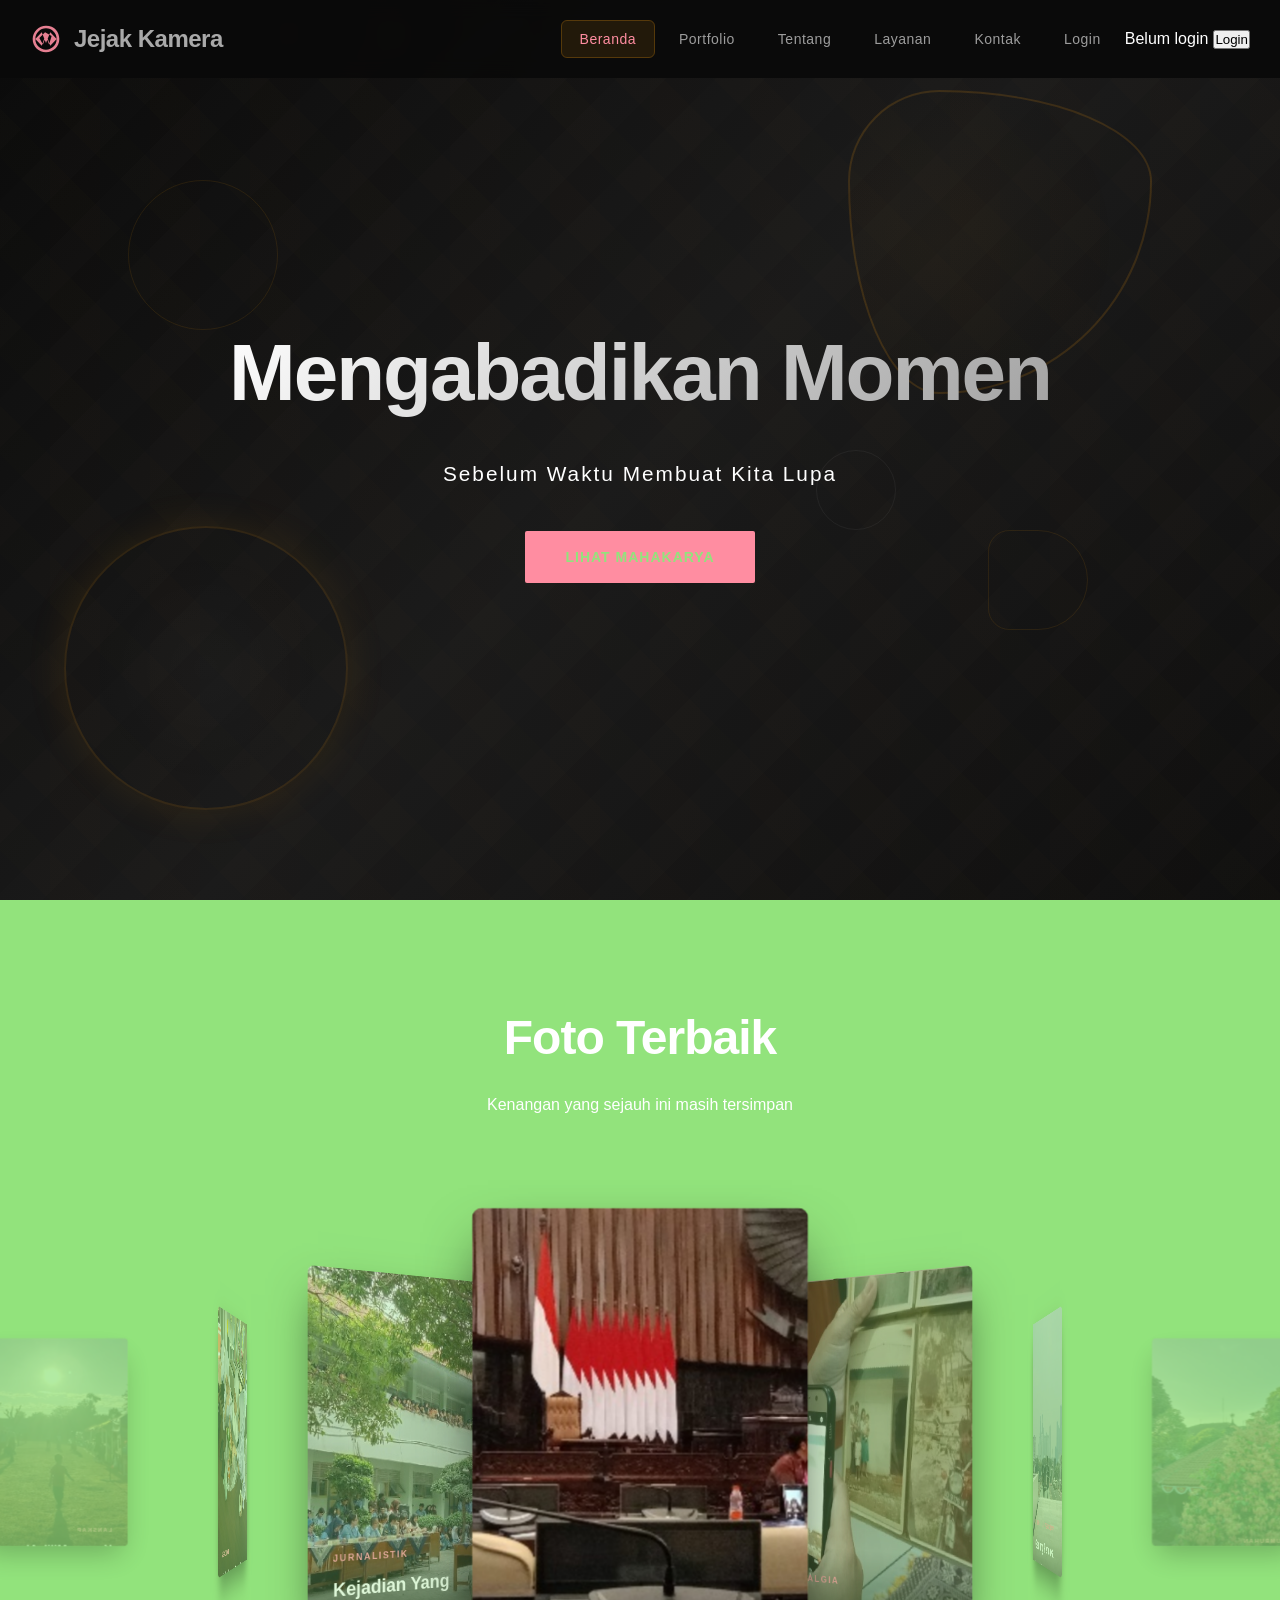
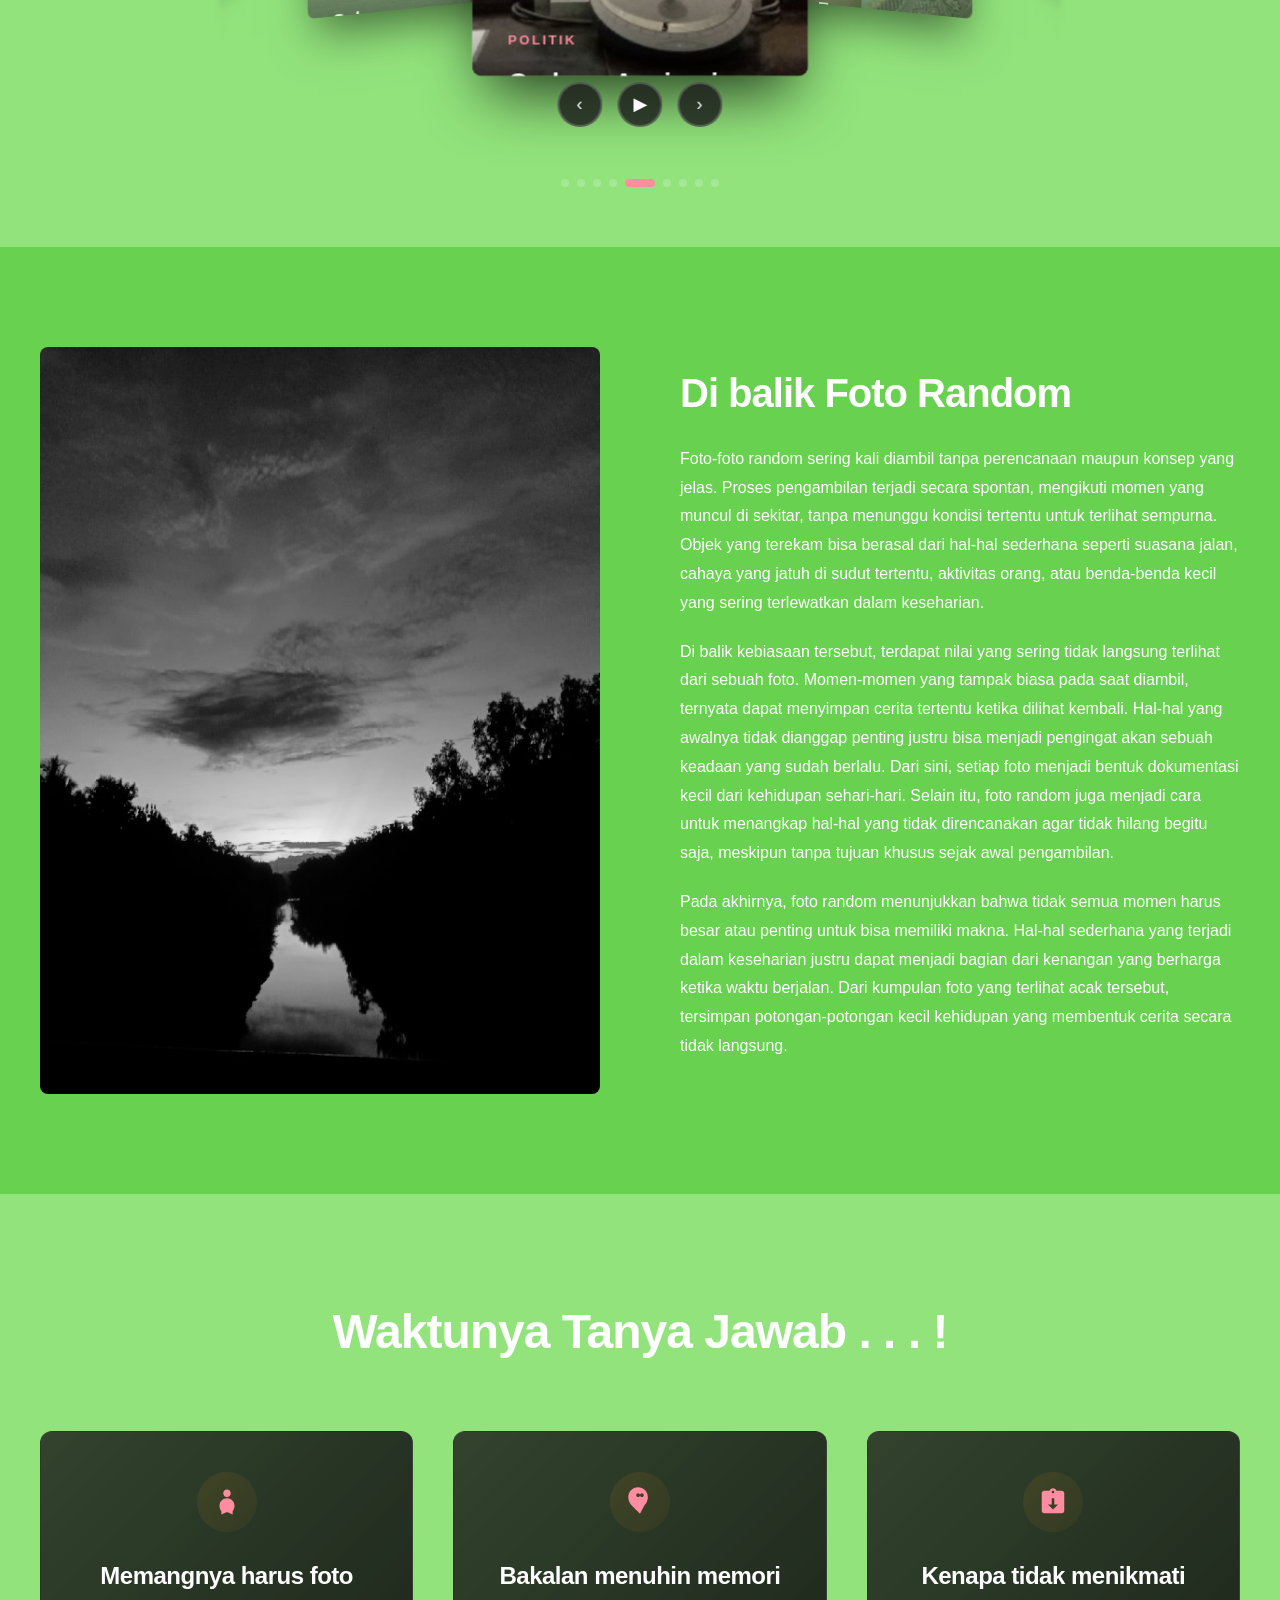
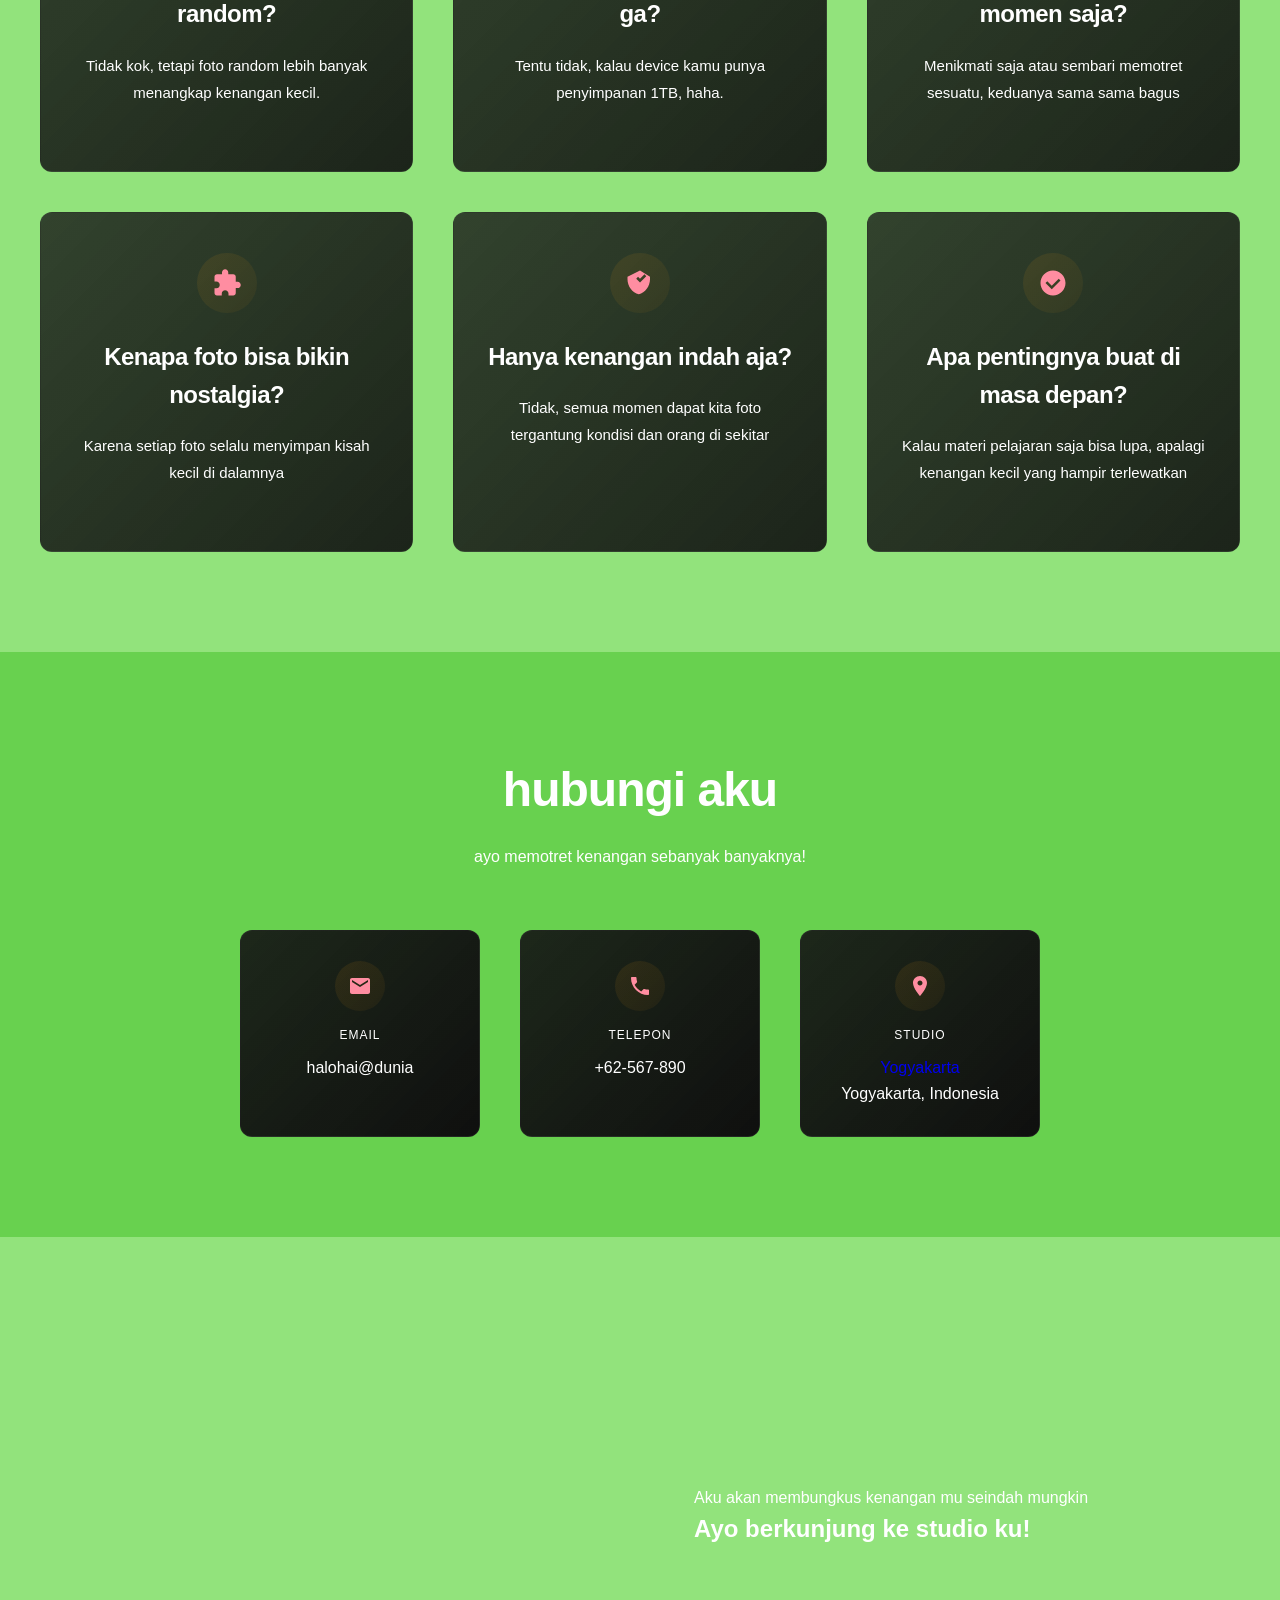
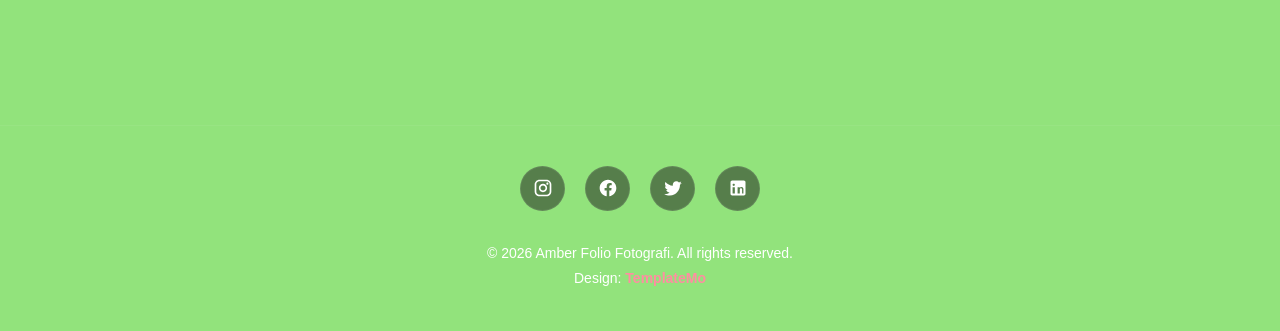
==== commit 5dc6ddb1: "Update index.html" ====
--- a/index.html
+++ b/index.html
@@ -77,9 +77,9 @@
                 <div class="coverflow-item" data-index="0">
                     <img src="images/templatemo-amber-folio-01.jpg" alt="Portrait Photography" class="portfolio-image">
                     <div class="portfolio-overlay">
-                        <div class="portfolio-category">Portrait</div>
-                        <h3 class="portfolio-title">Human Stories</h3>
-                        <p class="portfolio-description">Capturing authentic emotions and personalities</p>
+                        <div class="portfolio-category">Potret</div>
+                        <h3 class="portfolio-title">Cerita Manusia</h3>
+                        <p class="portfolio-description">Mengabadikan emosi dan kepribadian yang autentik.</p>
                     </div>
                 </div>
 
@@ -87,9 +87,9 @@
                 <div class="coverflow-item" data-index="1">
                     <img src="images/templatemo-amber-folio-02.jpg" alt="Landscape Photography" class="portfolio-image">
                     <div class="portfolio-overlay">
-                        <div class="portfolio-category">Landscape</div>
-                        <h3 class="portfolio-title">Nature's Canvas</h3>
-                        <p class="portfolio-description">Breathtaking vistas and natural wonders</p>
+                        <div class="portfolio-category">Lanskap</div>
+                        <h3 class="portfolio-title">Kanvas Milik Alam</h3>
+                        <p class="portfolio-description">Pemandangan menakjubkan dan keajaiban alam</p>
                     </div>
                 </div>
 
@@ -97,9 +97,9 @@
                 <div class="coverflow-item" data-index="2">
                     <img src="images/templatemo-amber-folio-03.jpg" alt="Street Photography" class="portfolio-image">
                     <div class="portfolio-overlay">
-                        <div class="portfolio-category">Street</div>
-                        <h3 class="portfolio-title">Urban Life</h3>
-                        <p class="portfolio-description">Candid moments in city environments</p>
+                        <div class="portfolio-category">Sekolah</div>
+                        <h3 class="portfolio-title">Kehidupan Sekolah</h3>
+                        <p class="portfolio-description">Momen-Momen Spontan di Lingkungan Sekolah</p>
                     </div>
                 </div>
 
@@ -107,9 +107,9 @@
                 <div class="coverflow-item" data-index="3">
                     <img src="images/templatemo-amber-folio-04.jpg" alt="Architecture Photography" class="portfolio-image">
                     <div class="portfolio-overlay">
-                        <div class="portfolio-category">Architecture</div>
-                        <h3 class="portfolio-title">Structural Beauty</h3>
-                        <p class="portfolio-description">Modern lines and timeless designs</p>
+                        <div class="portfolio-category">Jurnalistik</div>
+                        <h3 class="portfolio-title">Kejadian Yang Sebenarnya</h3>
+                        <p class="portfolio-description">Pemilihan Yang Menegangkan dan Menyenangkan</p>
                     </div>
                 </div>
 
@@ -117,9 +117,9 @@
                 <div class="coverflow-item" data-index="4">
                     <img src="images/templatemo-amber-folio-05.jpg" alt="Fashion Photography" class="portfolio-image">
                     <div class="portfolio-overlay">
-                        <div class="portfolio-category">Fashion</div>
-                        <h3 class="portfolio-title">Style & Elegance</h3>
-                        <p class="portfolio-description">High fashion and editorial shoots</p>
+                        <div class="portfolio-category">Politik</div>
+                        <h3 class="portfolio-title">Gedung Aspirasi</h3>
+                        <p class="portfolio-description">Mengadakan Rapat Demi Kepentingan</p>
                     </div>
                 </div>
 
@@ -127,9 +127,9 @@
                 <div class="coverflow-item" data-index="5">
                     <img src="images/templatemo-amber-folio-06.jpg" alt="Wildlife Photography" class="portfolio-image">
                     <div class="portfolio-overlay">
-                        <div class="portfolio-category">Wildlife</div>
-                        <h3 class="portfolio-title">Wild Kingdom</h3>
-                        <p class="portfolio-description">Nature's magnificent creatures</p>
+                        <div class="portfolio-category">Nostalgia</div>
+                        <h3 class="portfolio-title">Foto Tua</h3>
+                        <p class="portfolio-description">Kenangan Yang Dibungkus Dengan Indah</p>
                     </div>
                 </div>
 
@@ -137,9 +137,9 @@
                 <div class="coverflow-item" data-index="6">
                     <img src="images/templatemo-amber-folio-07.jpg" alt="Black and White Photography" class="portfolio-image">
                     <div class="portfolio-overlay">
-                        <div class="portfolio-category">Monochrome</div>
-                        <h3 class="portfolio-title">Timeless Classics</h3>
-                        <p class="portfolio-description">The art of black and white</p>
+                        <div class="portfolio-category">MKehidupan Perkotaan</div>
+                        <h3 class="portfolio-title">Gedung Pencakar Langit</h3>
+                        <p class="portfolio-description">Mereka HIdup, Bekerja, dan Tinggal Di Dalamnya</p>
                     </div>
                 </div>
 
@@ -147,9 +147,9 @@
                 <div class="coverflow-item" data-index="7">
                     <img src="images/templatemo-amber-folio-08.jpg" alt="Event Photography" class="portfolio-image">
                     <div class="portfolio-overlay">
-                        <div class="portfolio-category">Events</div>
-                        <h3 class="portfolio-title">Special Moments</h3>
-                        <p class="portfolio-description">Weddings and celebrations</p>
+                        <div class="portfolio-category">Tumbuhan</div>
+                        <h3 class="portfolio-title">Momen Spesial</h3>
+                        <p class="portfolio-description">Fenomena Yang Jarang Terjadi</p>
                     </div>
                 </div>
 
@@ -157,9 +157,9 @@
                 <div class="coverflow-item" data-index="8">
                     <img src="images/templatemo-amber-folio-09.jpg" alt="Abstract Photography" class="portfolio-image">
                     <div class="portfolio-overlay">
-                        <div class="portfolio-category">Abstract</div>
-                        <h3 class="portfolio-title">Creative Vision</h3>
-                        <p class="portfolio-description">Artistic and experimental works</p>
+                        <div class="portfolio-category">Abstrak</div>
+                        <h3 class="portfolio-title">Sudut Kreatif</h3>
+                        <p class="portfolio-description">Karya Seni Dari "Foto Random"</p>
                     </div>
                 </div>
             </div>
@@ -195,7 +195,7 @@
             <div class="about-content">
                 <h2>Di balik Foto Random</h2>
                 <p>Foto-foto random sering kali diambil tanpa perencanaan maupun konsep yang jelas. Proses pengambilan terjadi secara spontan, mengikuti momen yang muncul di sekitar, tanpa menunggu kondisi tertentu untuk terlihat sempurna. Objek yang terekam bisa berasal dari hal-hal sederhana seperti suasana jalan, cahaya yang jatuh di sudut tertentu, aktivitas orang, atau benda-benda kecil yang sering terlewatkan dalam keseharian.</p>
-                <p>Di balik kebiasaan tersebut, terdapat nilai yang sering tidak langsung terlihat dari sebuah foto. Momen-momen yang tampak biasa pada saat diambil, ternyata dapat menyimpan suasana, perasaan, atau cerita tertentu ketika dilihat kembali di lain waktu. Hal-hal yang awalnya tidak dianggap penting justru bisa menjadi pengingat akan sebuah waktu, tempat, atau keadaan yang sudah berlalu. Dari sini, setiap foto tidak hanya berfungsi sebagai gambar, tetapi juga sebagai bentuk dokumentasi kecil dari kehidupan sehari-hari.Selain itu, foto random juga menjadi cara untuk menangkap hal-hal yang tidak direncanakan agar tidak hilang begitu saja. Banyak momen kecil yang terjadi terlalu cepat untuk disadari sepenuhnya, sehingga sering kali terlewat tanpa disimpan dalam bentuk apapun. Dengan adanya kebiasaan ini, setiap kejadian sederhana memiliki kesempatan untuk terdokumentasi, meskipun tanpa tujuan khusus sejak awal pengambilan.</p>
+                <p>Di balik kebiasaan tersebut, terdapat nilai yang sering tidak langsung terlihat dari sebuah foto. Momen-momen yang tampak biasa pada saat diambil, ternyata dapat menyimpan cerita tertentu ketika dilihat kembali. Hal-hal yang awalnya tidak dianggap penting justru bisa menjadi pengingat akan sebuah keadaan yang sudah berlalu. Dari sini, setiap foto menjadi bentuk dokumentasi kecil dari kehidupan sehari-hari. Selain itu, foto random juga menjadi cara untuk menangkap hal-hal yang tidak direncanakan agar tidak hilang begitu saja, meskipun tanpa tujuan khusus sejak awal pengambilan.</p>
                 <p>Pada akhirnya, foto random menunjukkan bahwa tidak semua momen harus besar atau penting untuk bisa memiliki makna. Hal-hal sederhana yang terjadi dalam keseharian justru dapat menjadi bagian dari kenangan yang berharga ketika waktu berjalan. Dari kumpulan foto yang terlihat acak tersebut, tersimpan potongan-potongan kecil kehidupan yang membentuk cerita secara tidak langsung.</p>
                 
             </div>
@@ -206,7 +206,7 @@
     <section class="services-section" id="services">
         <div class="services-container">
             <div class="section-header reveal">
-                <h2 class="section-title"> Kenapa ya . . . ?</h2>
+                <h2 class="section-title"> Waktunya Tanya Jawab . . . !</h2>
             </div>
 
             <div class="services-grid reveal">
@@ -217,7 +217,7 @@
                         </svg>
                     </div>
                     <h3 class="service-title">Memangnya harus foto random?</h3>
-                    <p class="service-description">tidak harus, tetapi foto random lebih banyak menangkap kenangan kecil.</p>
+                    <p class="service-description">Tidak kok, tetapi foto random lebih banyak menangkap kenangan kecil.</p>
                 </div>
 
                 <div class="service-card">
@@ -227,7 +227,7 @@
                         </svg>
                     </div>
                     <h3 class="service-title">Bakalan menuhin memori ga?</h3>
-                    <p class="service-description">tentu tidak, kalau device kamu punya penyimpanan 1TB</p>
+                    <p class="service-description">Tentu tidak, kalau device kamu punya penyimpanan 1TB, haha.</p>
                 </div>
 
                 <div class="service-card">
@@ -236,7 +236,7 @@
                             <path d="M19 3H14.82C14.4 1.84 13.3 1 12 1S9.6 1.84 9.18 3H5C3.9 3 3 3.9 3 5V19C3 20.1 3.9 21 5 21H19C20.1 21 21 20.1 21 19V5C21 3.9 20.1 3 19 3ZM12 3C12.55 3 13 3.45 13 4S12.55 5 12 5 11 4.55 11 4 11.45 3 12 3ZM12 18L8 14H11V9H13V14H16L12 18Z"/>
                         </svg>
                     </div>
-                    <h3 class="service-title">Kenapa ga menikmati momen aja?</h3>
+                    <h3 class="service-title">Kenapa tidak menikmati momen saja?</h3>
                     <p class="service-description">Menikmati saja atau sembari memotret sesuatu, keduanya sama sama bagus</p>
                 </div>
 
@@ -267,7 +267,7 @@
                         </svg>
                     </div>
                     <h3 class="service-title">Apa pentingnya buat di masa depan?</h3>
-                    <p class="service-description">Kalau materi pelajaran aja bisa lupa, apalagi kenangan kecil yang terlewatkan</p>
+                    <p class="service-description">Kalau materi pelajaran saja bisa lupa, apalagi kenangan kecil yang hampir terlewatkan</p>
                 </div>
             </div>
         </div>
@@ -278,7 +278,7 @@
         <div class="contact-container">
             <div class="section-header reveal">
                 <h2 class="section-title">hubungi aku</h2>
-                <p class="section-subtitle">ayo memotret kenangan sebanyak banyaknya</p>
+                <p class="section-subtitle">ayo memotret kenangan sebanyak banyaknya!</p>
             </div>
 
             <div class="contact-info reveal">
@@ -309,7 +309,7 @@
                         </svg>
                     </div>
                     <div class="contact-label">Studio</div>
-indonesia           <div class="contact-value">Yogyakarta, Indonesia</div>
+Yogyakarta          <div class="contact-value">Yogyakarta, Indonesia</div>
                 </a>
             </div>
         </div>
--- a/templatemo-amber-folio.css
+++ b/templatemo-amber-folio.css
@@ -16,12 +16,12 @@
 }
 
 :root {
-	--primary-dark: #0a0a0a;
-	--secondary-dark: #1a1a1a;
-	--accent-color: #f39c12;
+	--primary-dark: #92e37c;
+	--secondary-dark: #68d14f;
+	--accent-color: #ff8da1;
 	--text-light: #ffffff;
-	--text-gray: #a0a0a0;
-	--card-dark: #151515;
+	--text-gray: #ffffff;
+	--card-dark: #e8f5e9;
 }
 
 html {
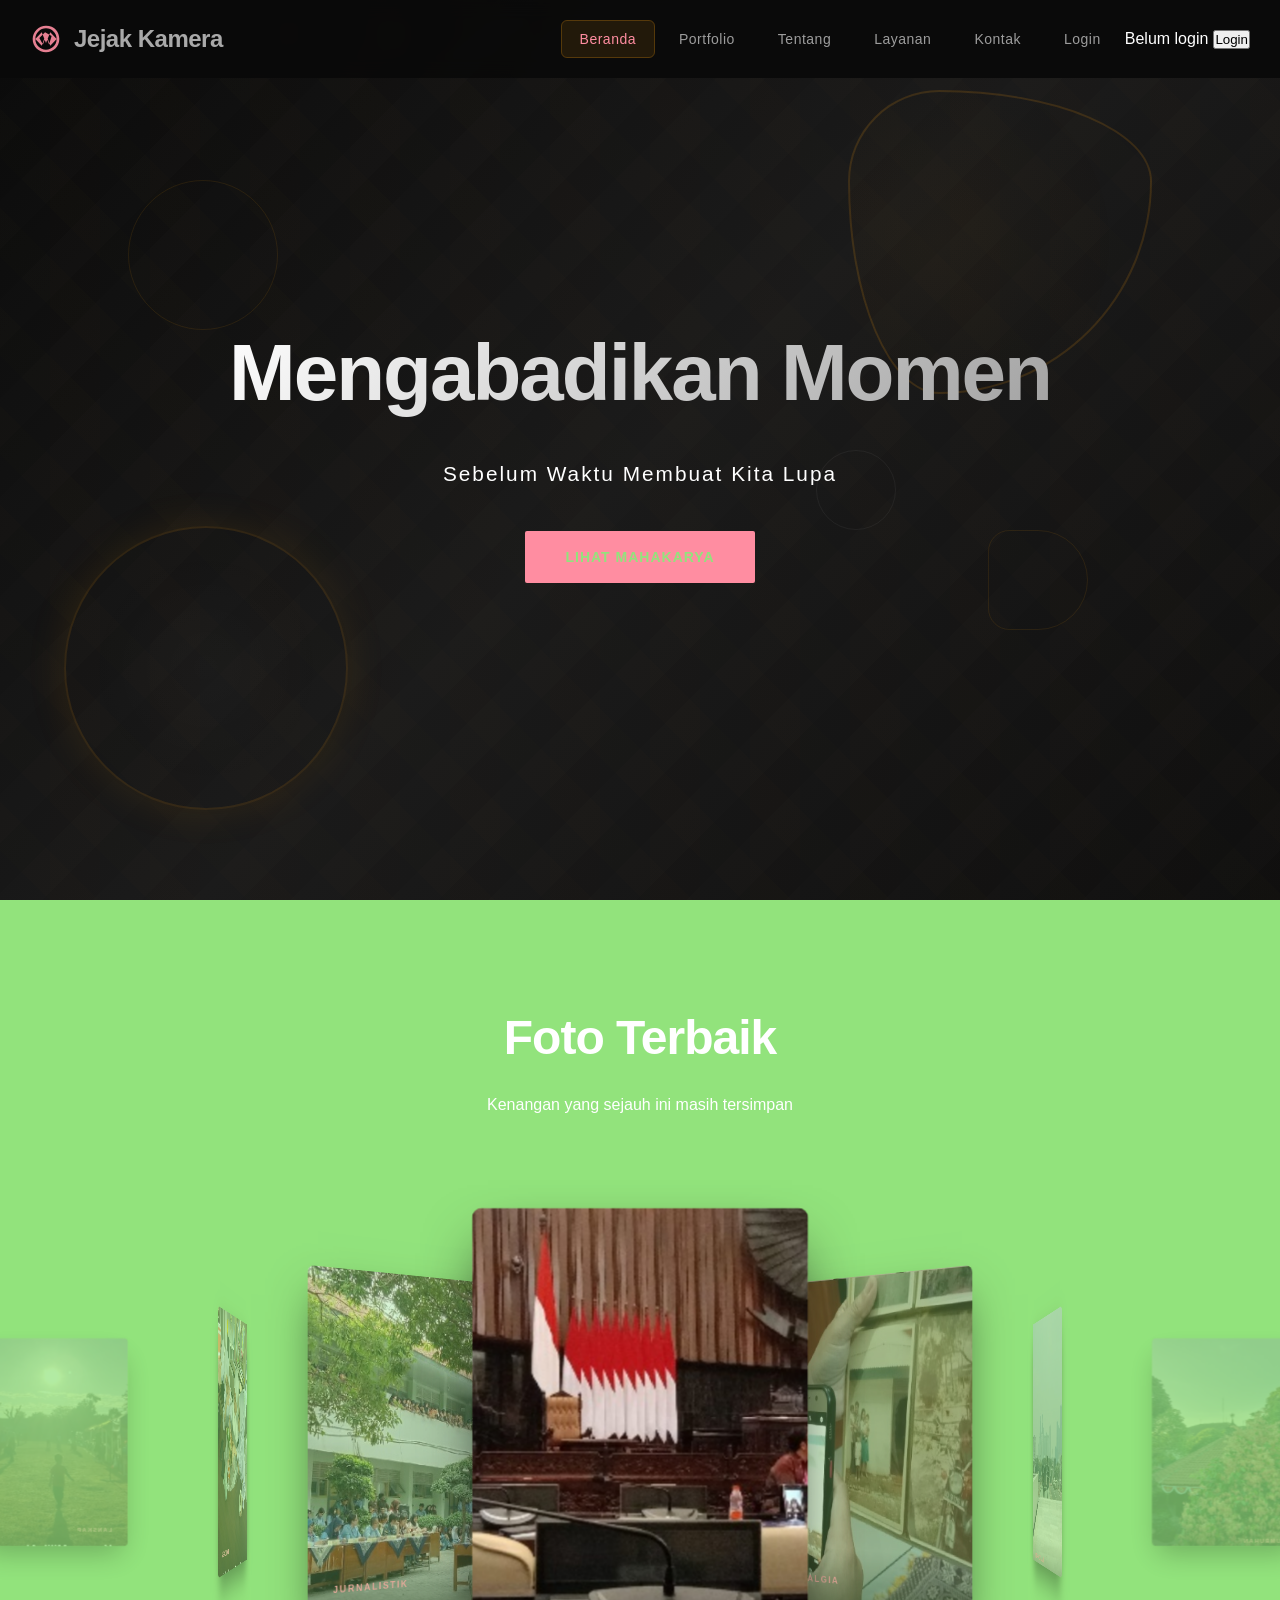
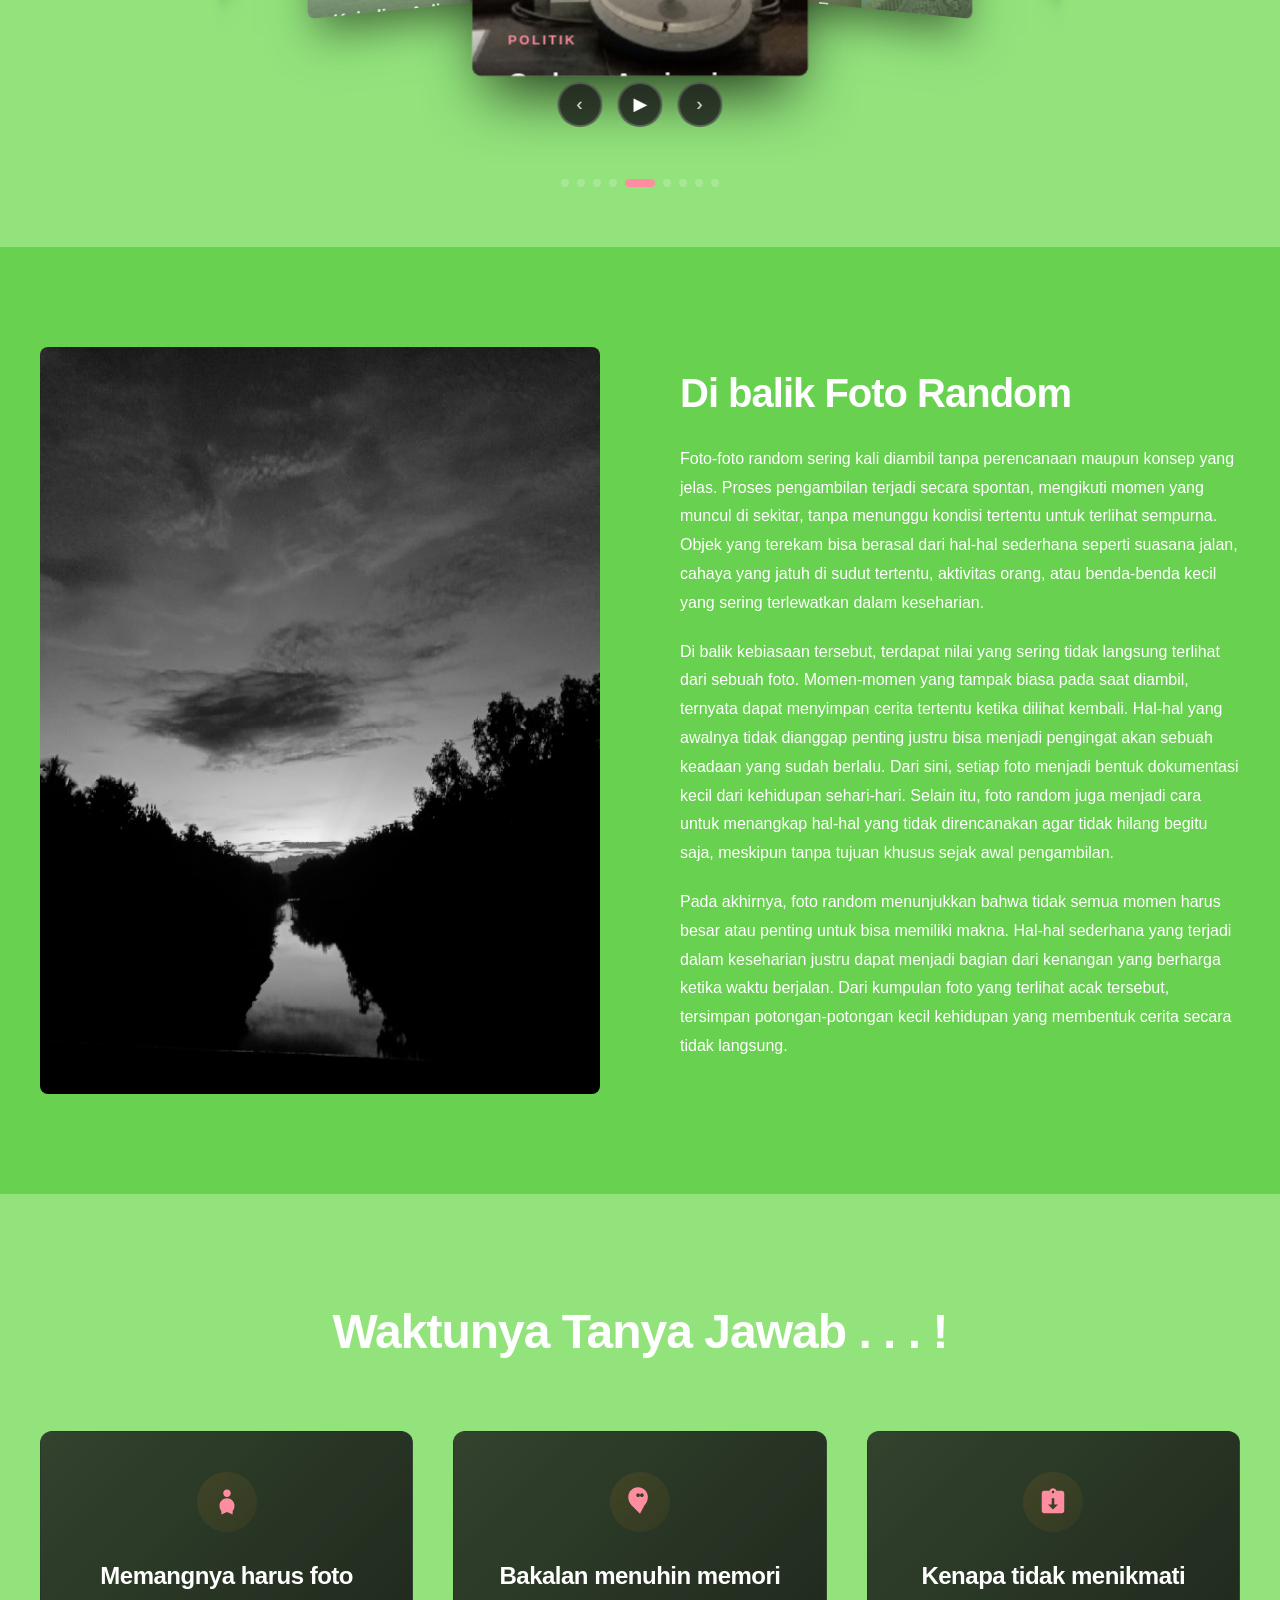
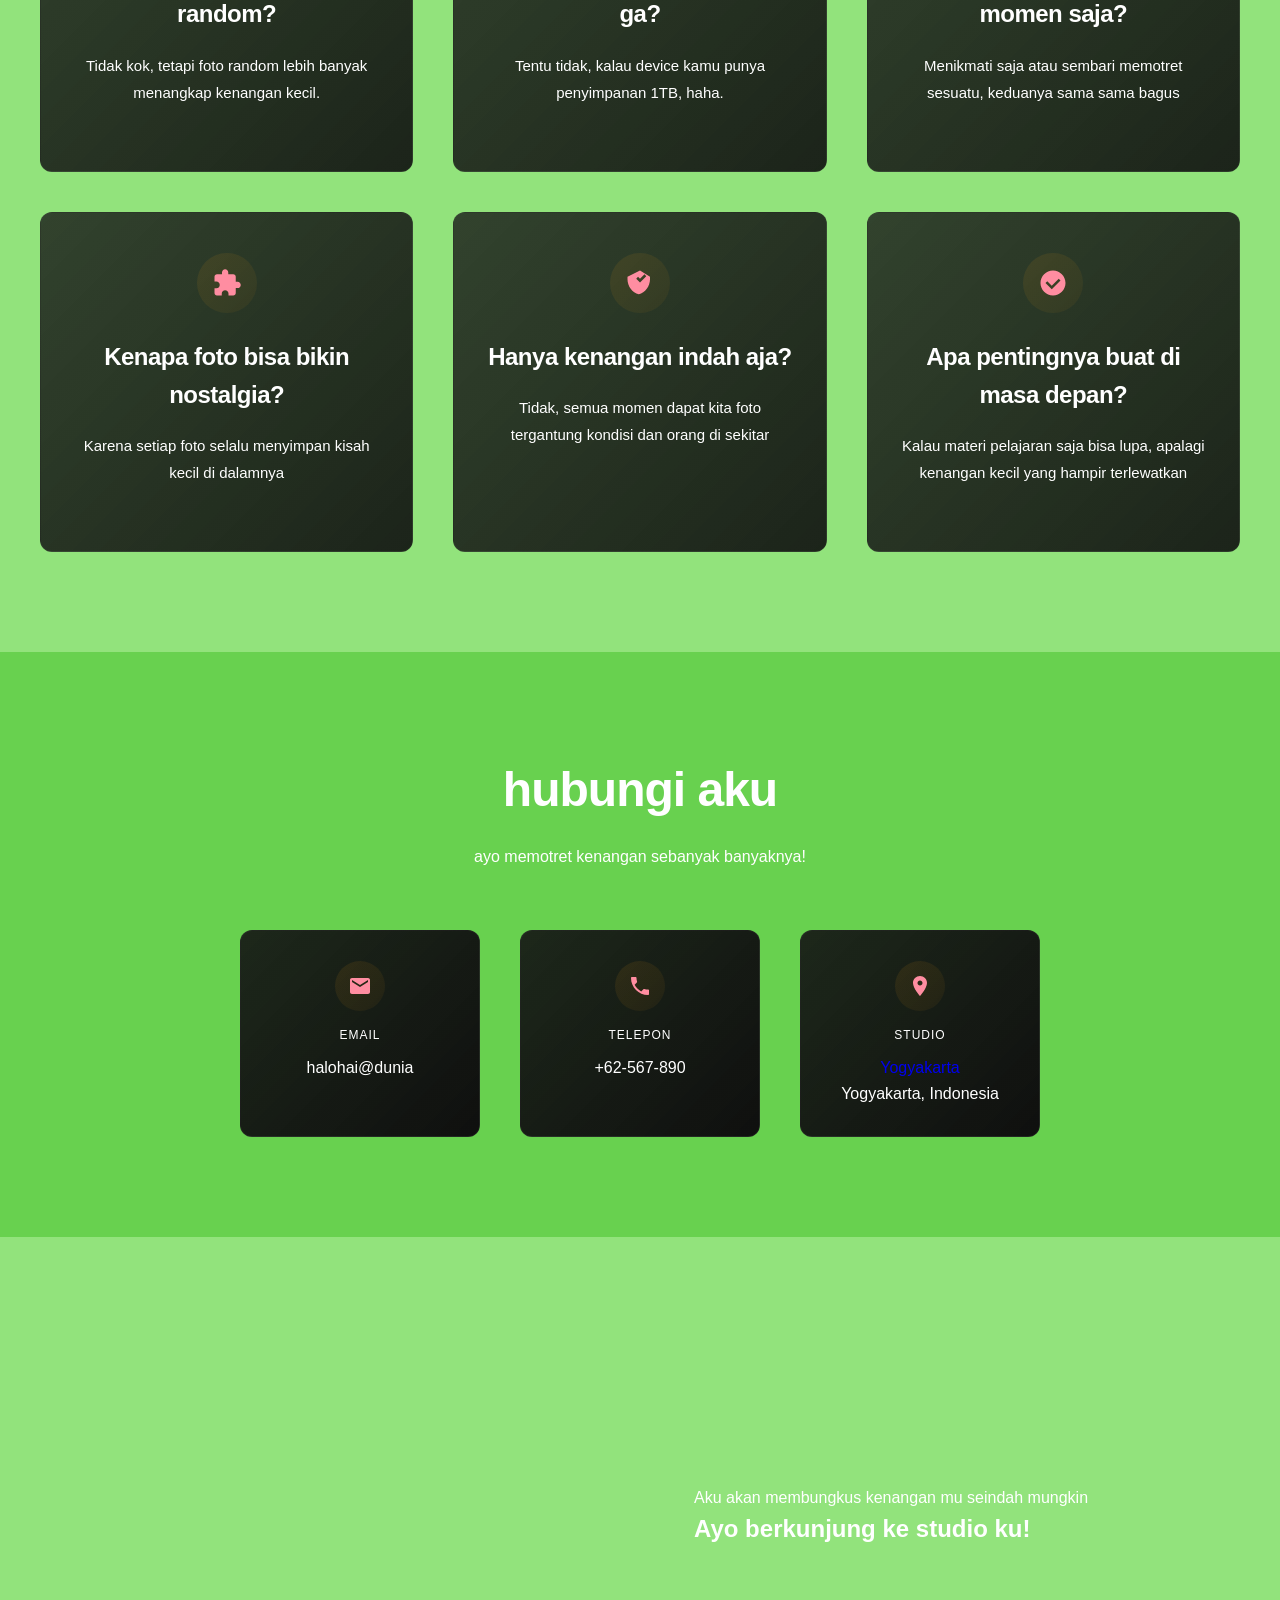
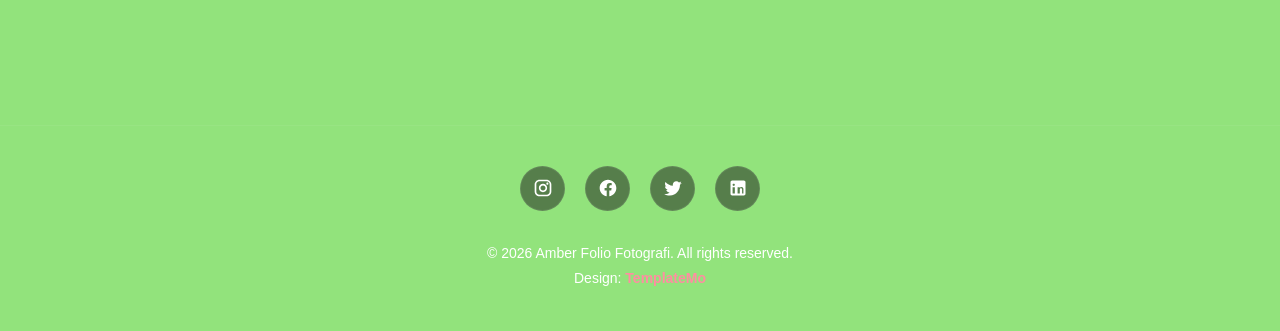
==== commit 62a38623: "Update index.html" ====
--- a/index.html
+++ b/index.html
@@ -79,7 +79,7 @@
                     <div class="portfolio-overlay">
                         <div class="portfolio-category">Potret</div>
                         <h3 class="portfolio-title">Cerita Manusia</h3>
-                        <p class="portfolio-description">Mengabadikan emosi dan kepribadian yang autentik.</p>
+                        <p class="portfolio-description">Mengabadikan emosi yang autentik.</p>
                     </div>
                 </div>
 
@@ -99,7 +99,7 @@
                     <div class="portfolio-overlay">
                         <div class="portfolio-category">Sekolah</div>
                         <h3 class="portfolio-title">Kehidupan Sekolah</h3>
-                        <p class="portfolio-description">Momen-Momen Spontan di Lingkungan Sekolah</p>
+                        <p class="portfolio-description">Momen Spontan di Lingkungan Sekolah</p>
                     </div>
                 </div>
 
@@ -108,8 +108,8 @@
                     <img src="images/templatemo-amber-folio-04.jpg" alt="Architecture Photography" class="portfolio-image">
                     <div class="portfolio-overlay">
                         <div class="portfolio-category">Jurnalistik</div>
-                        <h3 class="portfolio-title">Kejadian Yang Sebenarnya</h3>
-                        <p class="portfolio-description">Pemilihan Yang Menegangkan dan Menyenangkan</p>
+                        <h3 class="portfolio-title">Kejadian Asli</h3>
+                        <p class="portfolio-description">Suasana Yang Menegangkan dan Menyenangkan</p>
                     </div>
                 </div>
 
@@ -137,9 +137,9 @@
                 <div class="coverflow-item" data-index="6">
                     <img src="images/templatemo-amber-folio-07.jpg" alt="Black and White Photography" class="portfolio-image">
                     <div class="portfolio-overlay">
-                        <div class="portfolio-category">MKehidupan Perkotaan</div>
-                        <h3 class="portfolio-title">Gedung Pencakar Langit</h3>
-                        <p class="portfolio-description">Mereka HIdup, Bekerja, dan Tinggal Di Dalamnya</p>
+                        <div class="portfolio-category">Perkotaan</div>
+                        <h3 class="portfolio-title">Gedung Tinggi</h3>
+                        <p class="portfolio-description">Tempat Tinggal, Bekerja, dan Hidup</p>
                     </div>
                 </div>
 
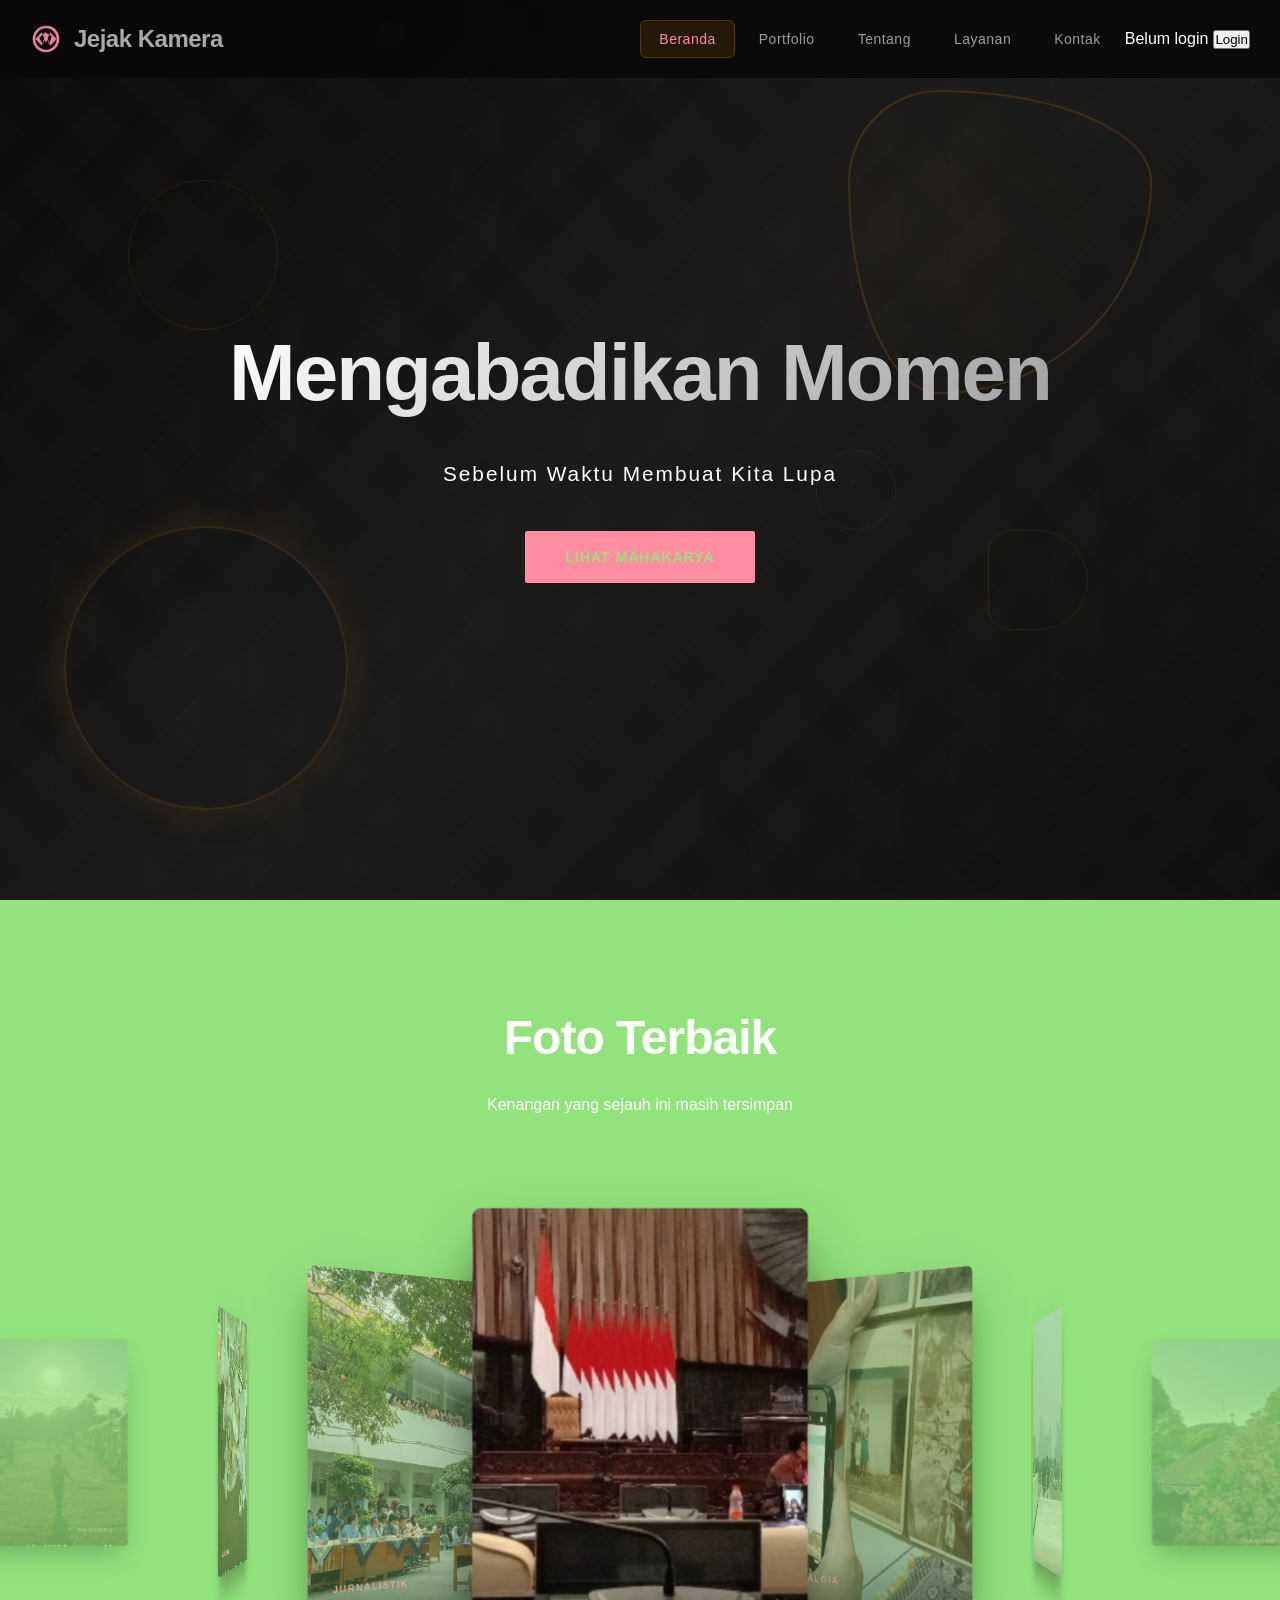
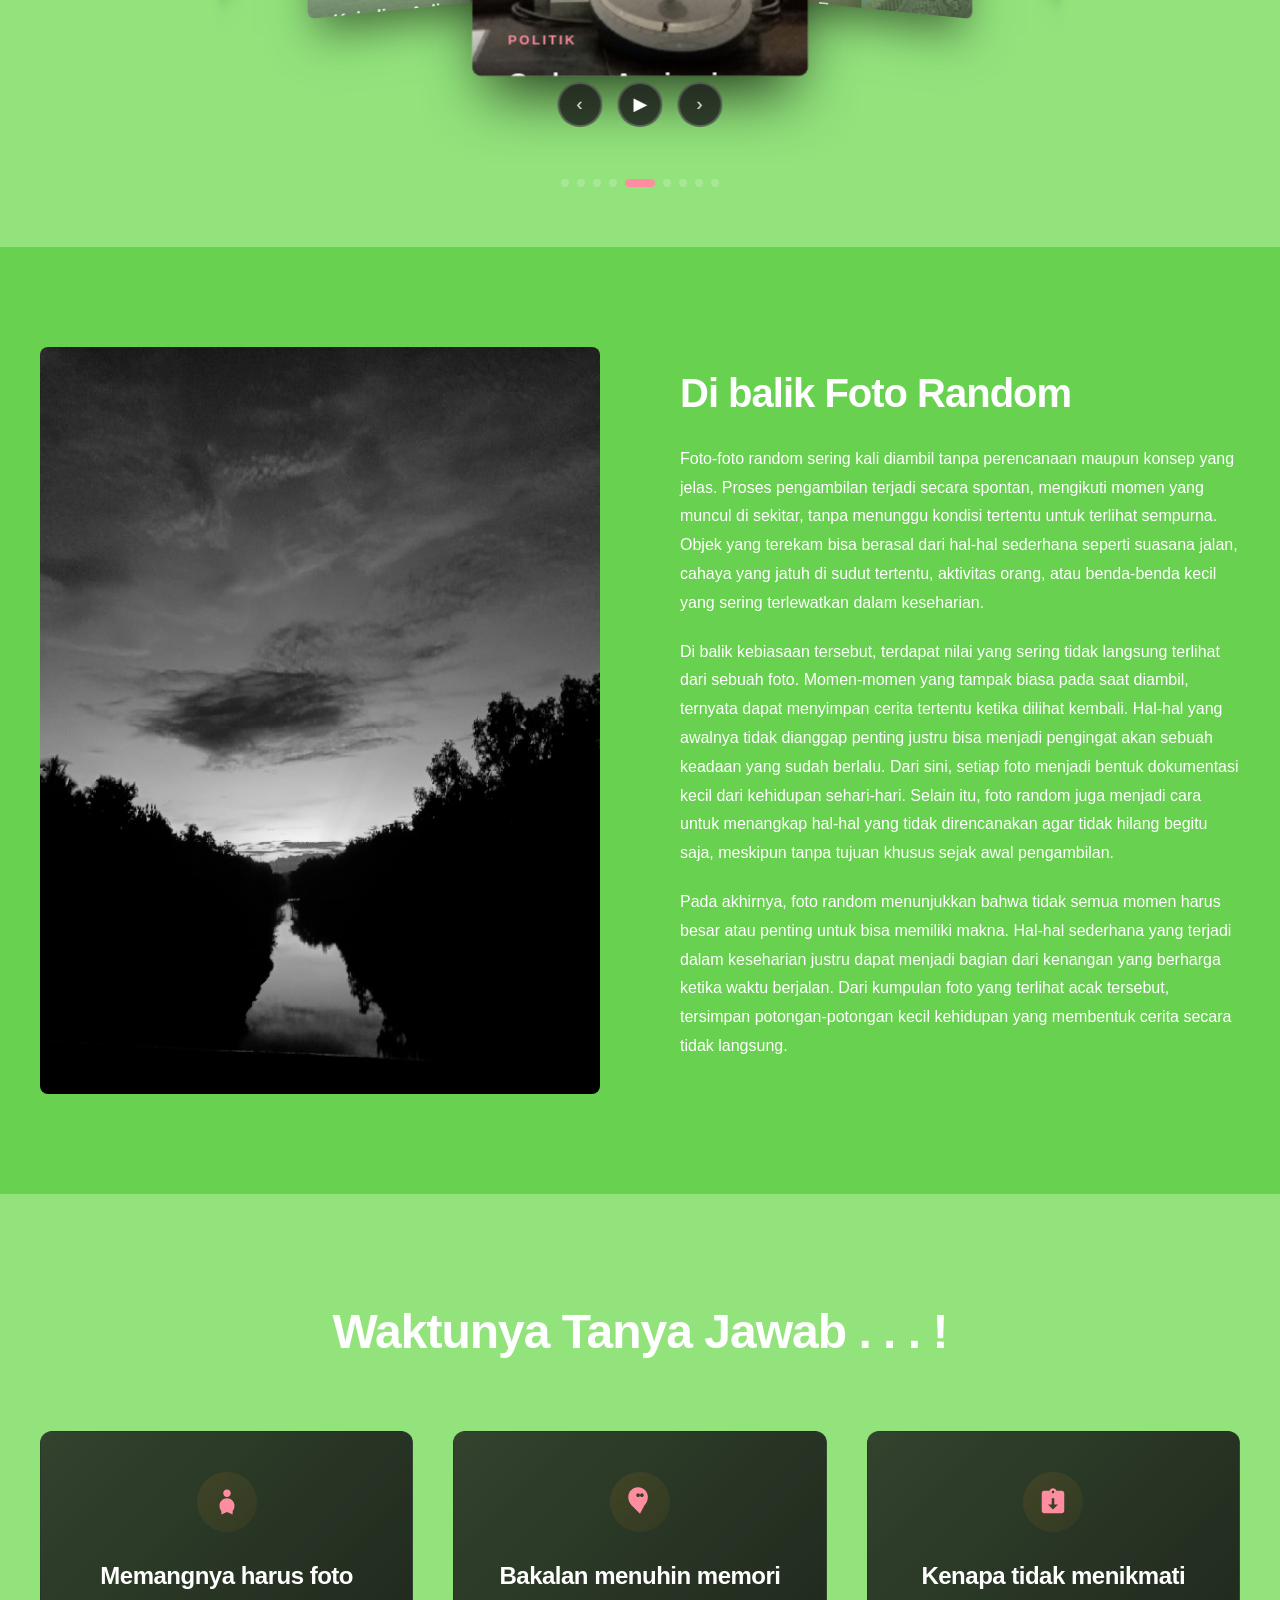
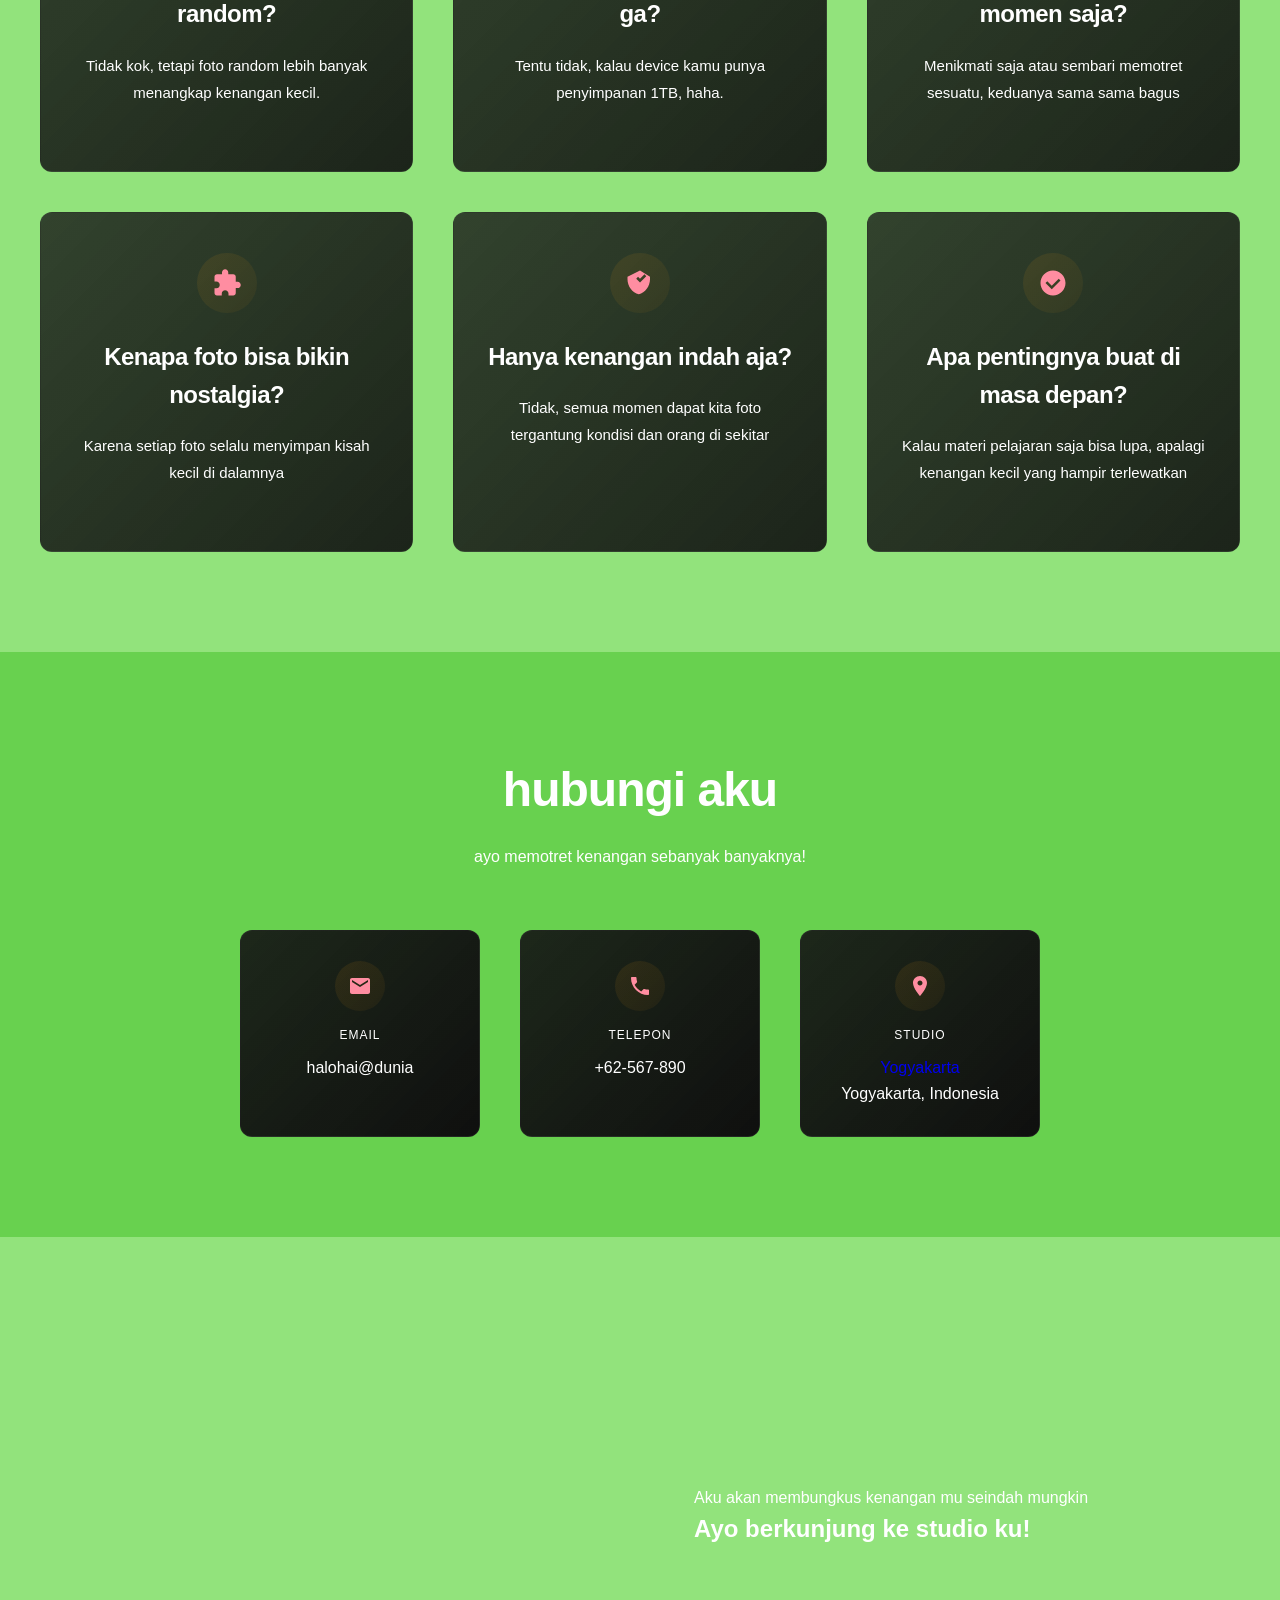
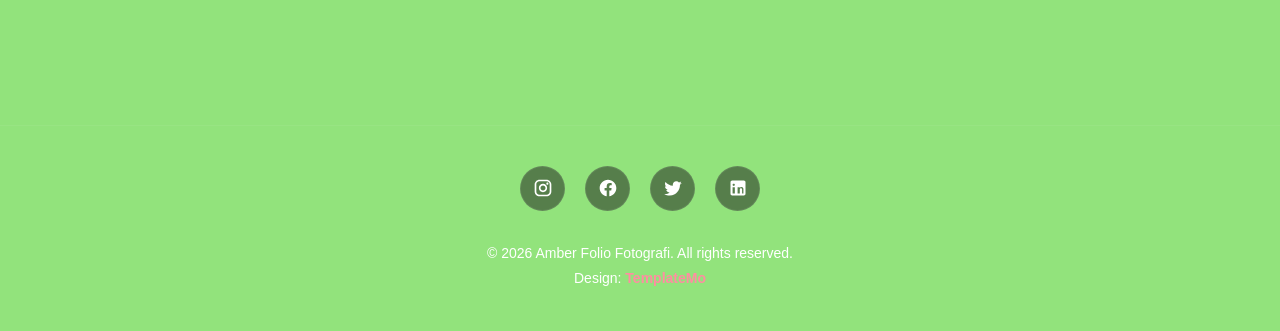
==== commit 505f8279: "Update index.html" ====
--- a/index.html
+++ b/index.html
@@ -34,11 +34,10 @@
                 <li><a href="#about">Tentang</a></li>
                 <li><a href="#services">Layanan</a></li>
                 <li><a href="#contact">Kontak</a></li>
-                <li><a href="login/index.html" class="nav-cta">Login</a></li>
-                <p id="userinfo">Belum login</p>
+                <p id="userInfo">Belum login</p>
 
 <li id="authArea">
-    <button onclick="gologin()" class="nav-cta">Login</button>
+    <button onclick="goLogin()" class="nav-cta">Login</button>
 </li>
             </ul>
             <div class="menu-toggle" id="menuToggle">
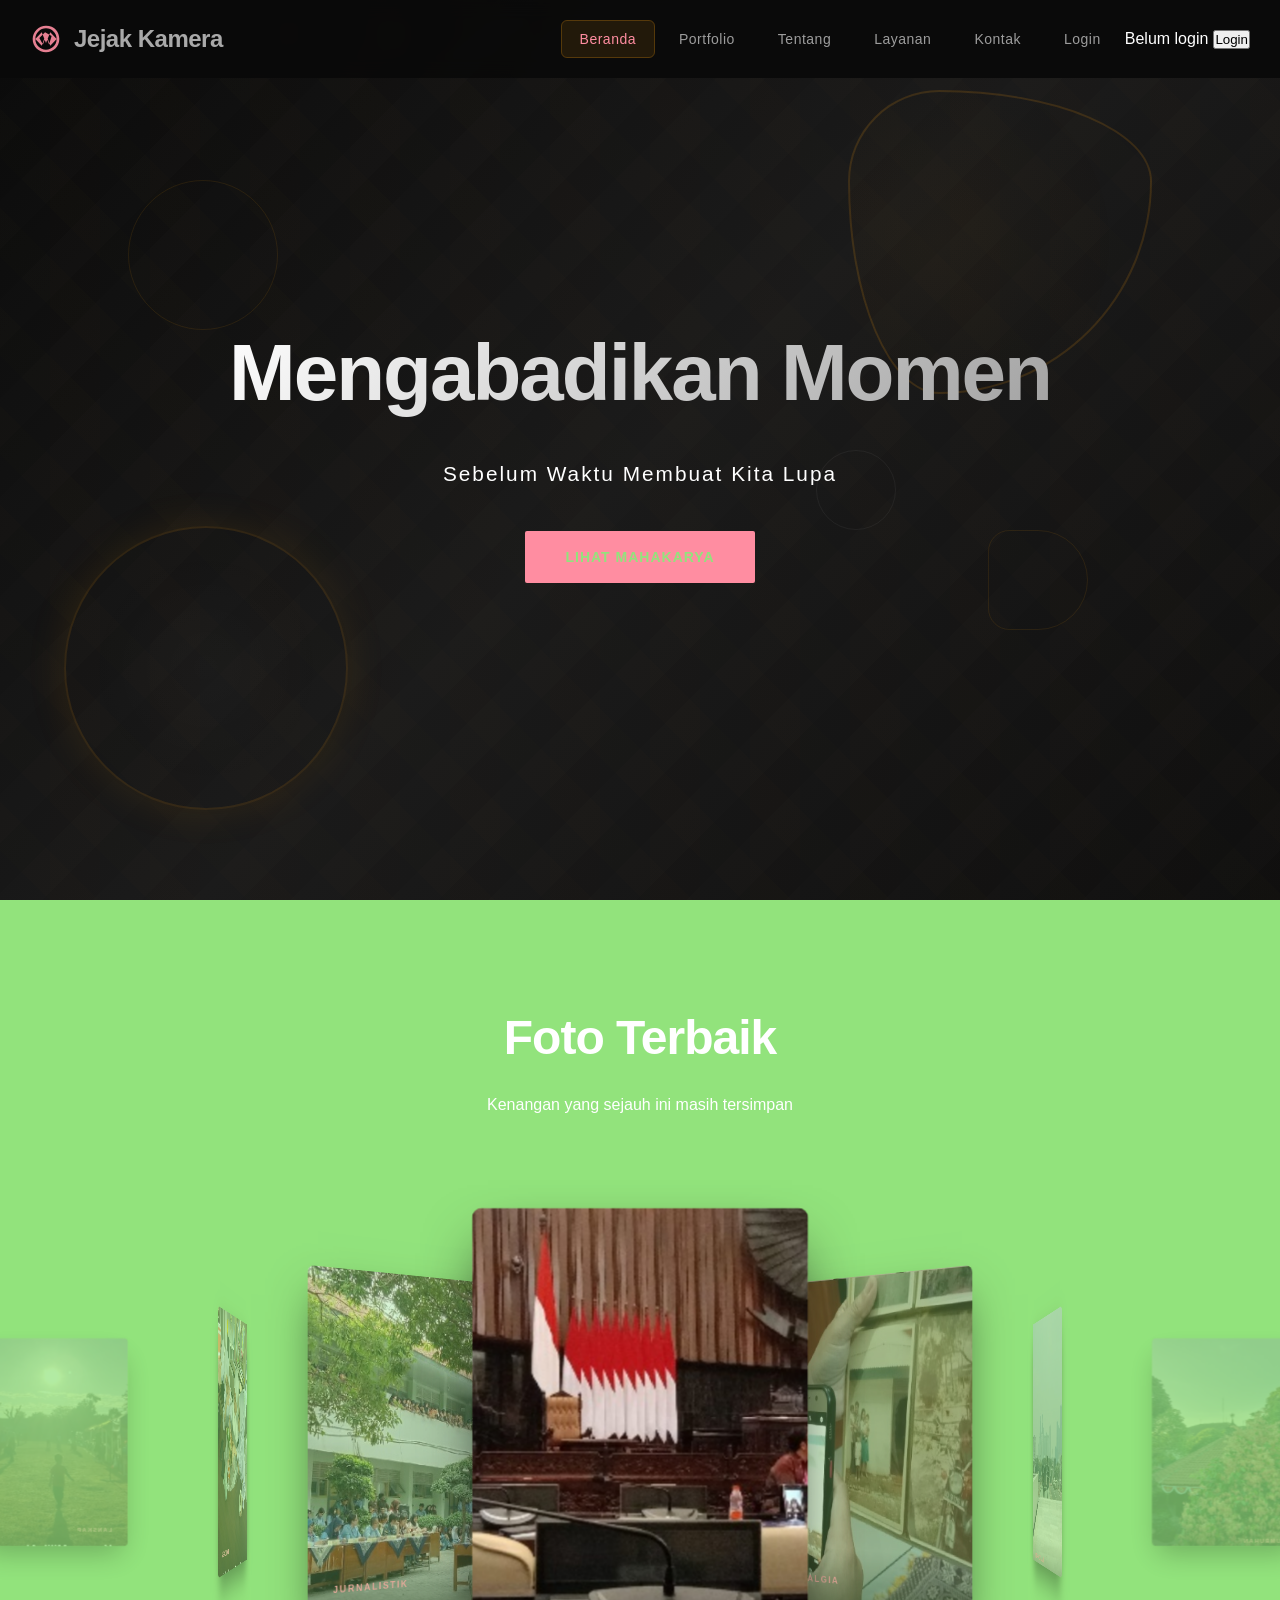
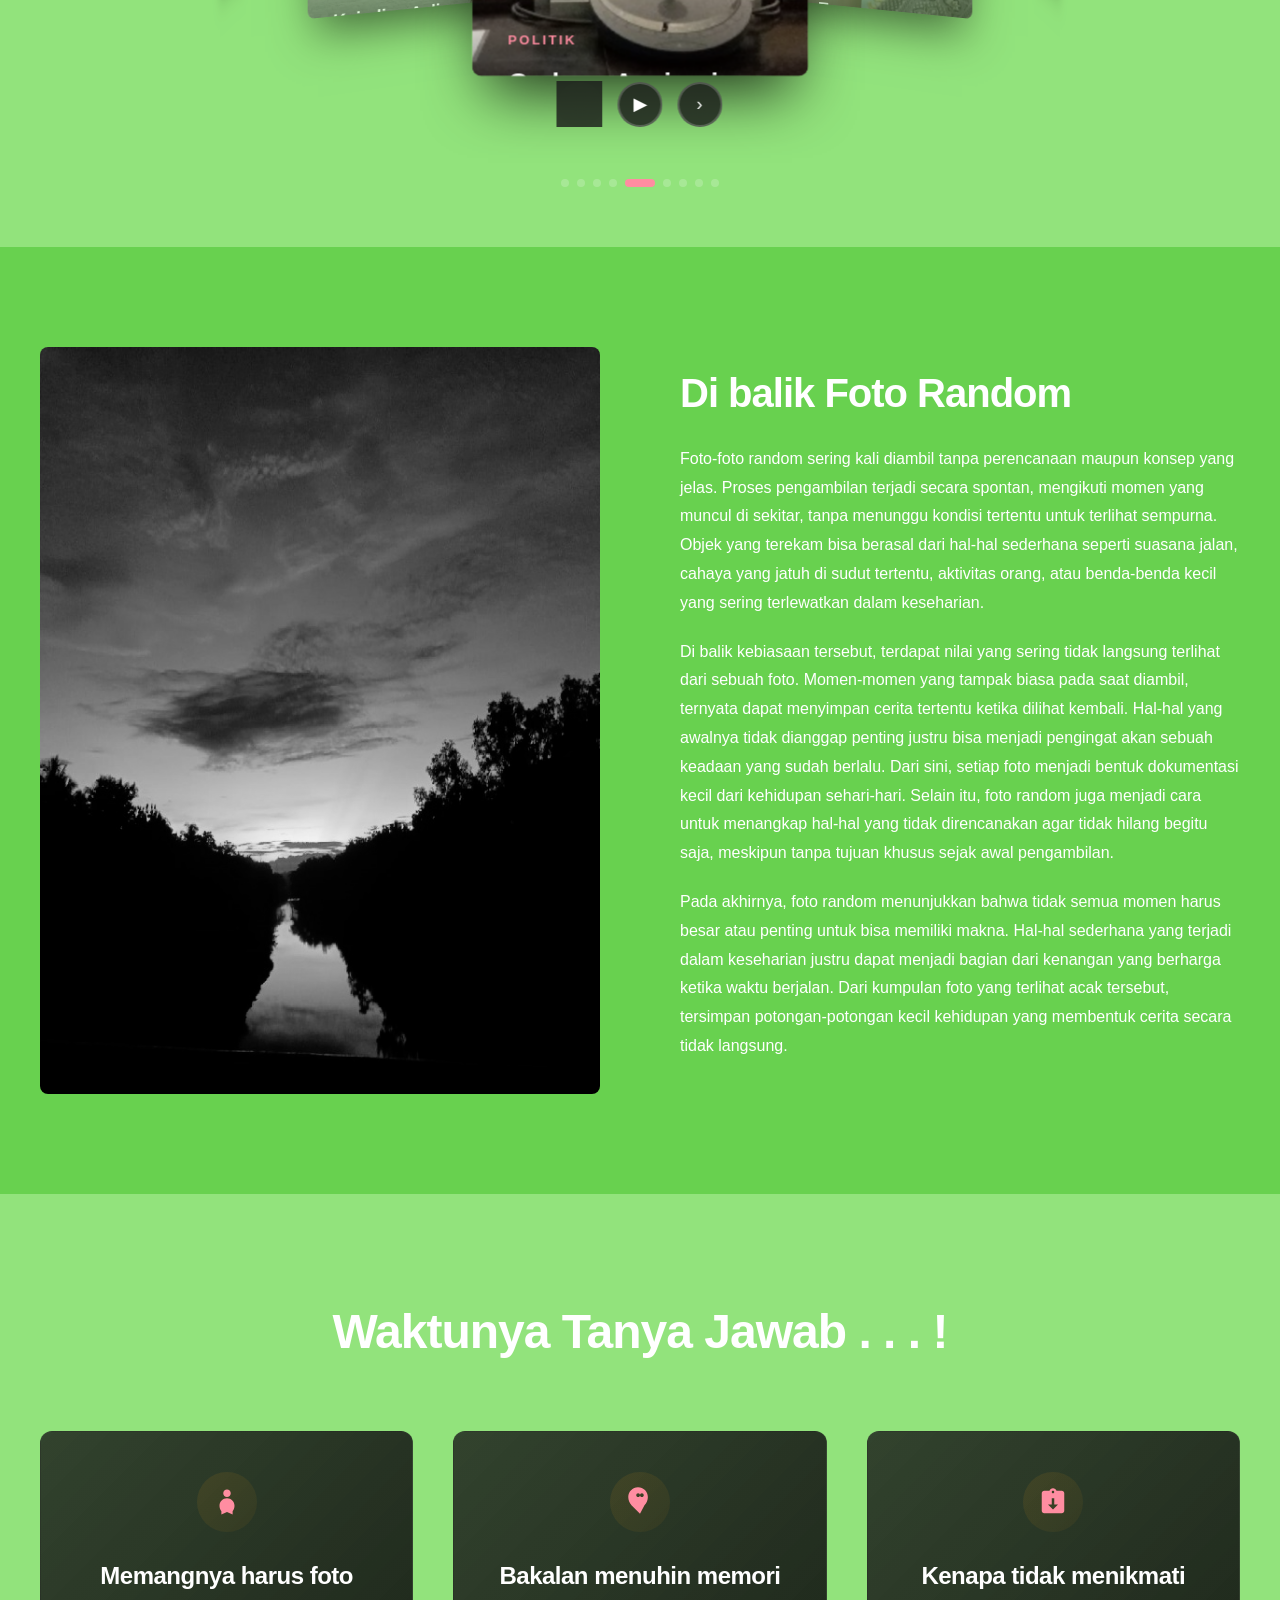
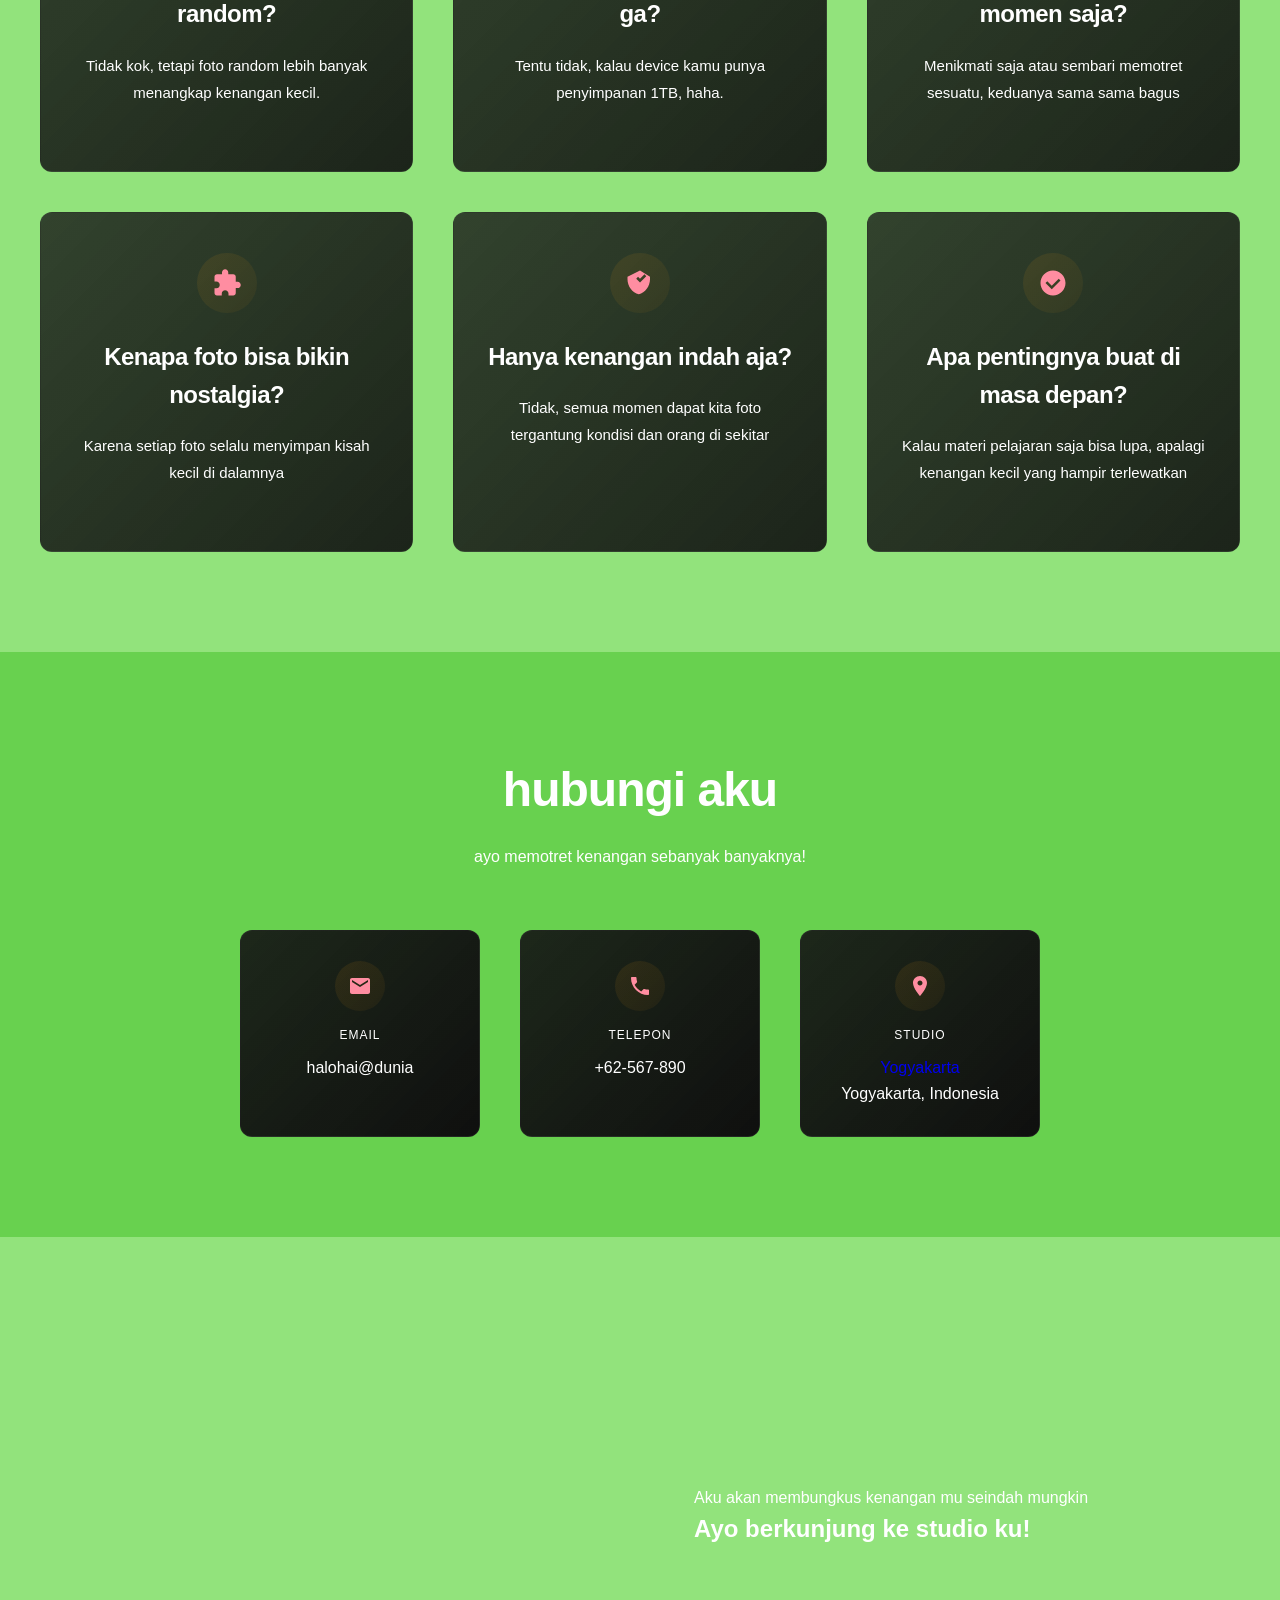
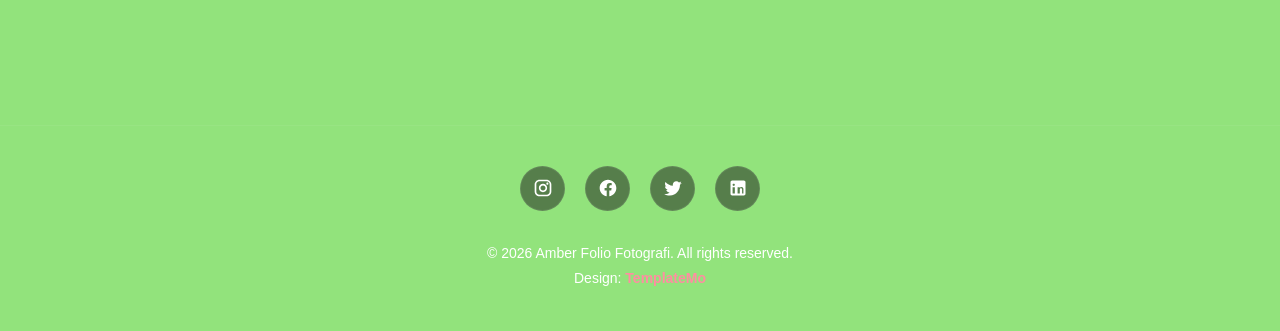
==== commit 9121d369: "Update index.html" ====
--- a/index.html
+++ b/index.html
@@ -34,6 +34,7 @@
                 <li><a href="#about">Tentang</a></li>
                 <li><a href="#services">Layanan</a></li>
                 <li><a href="#contact">Kontak</a></li>
+                <li><a href="login/index.html" class="nav-cta">Login</a></li>
                 <p id="userInfo">Belum login</p>
 
 <li id="authArea">
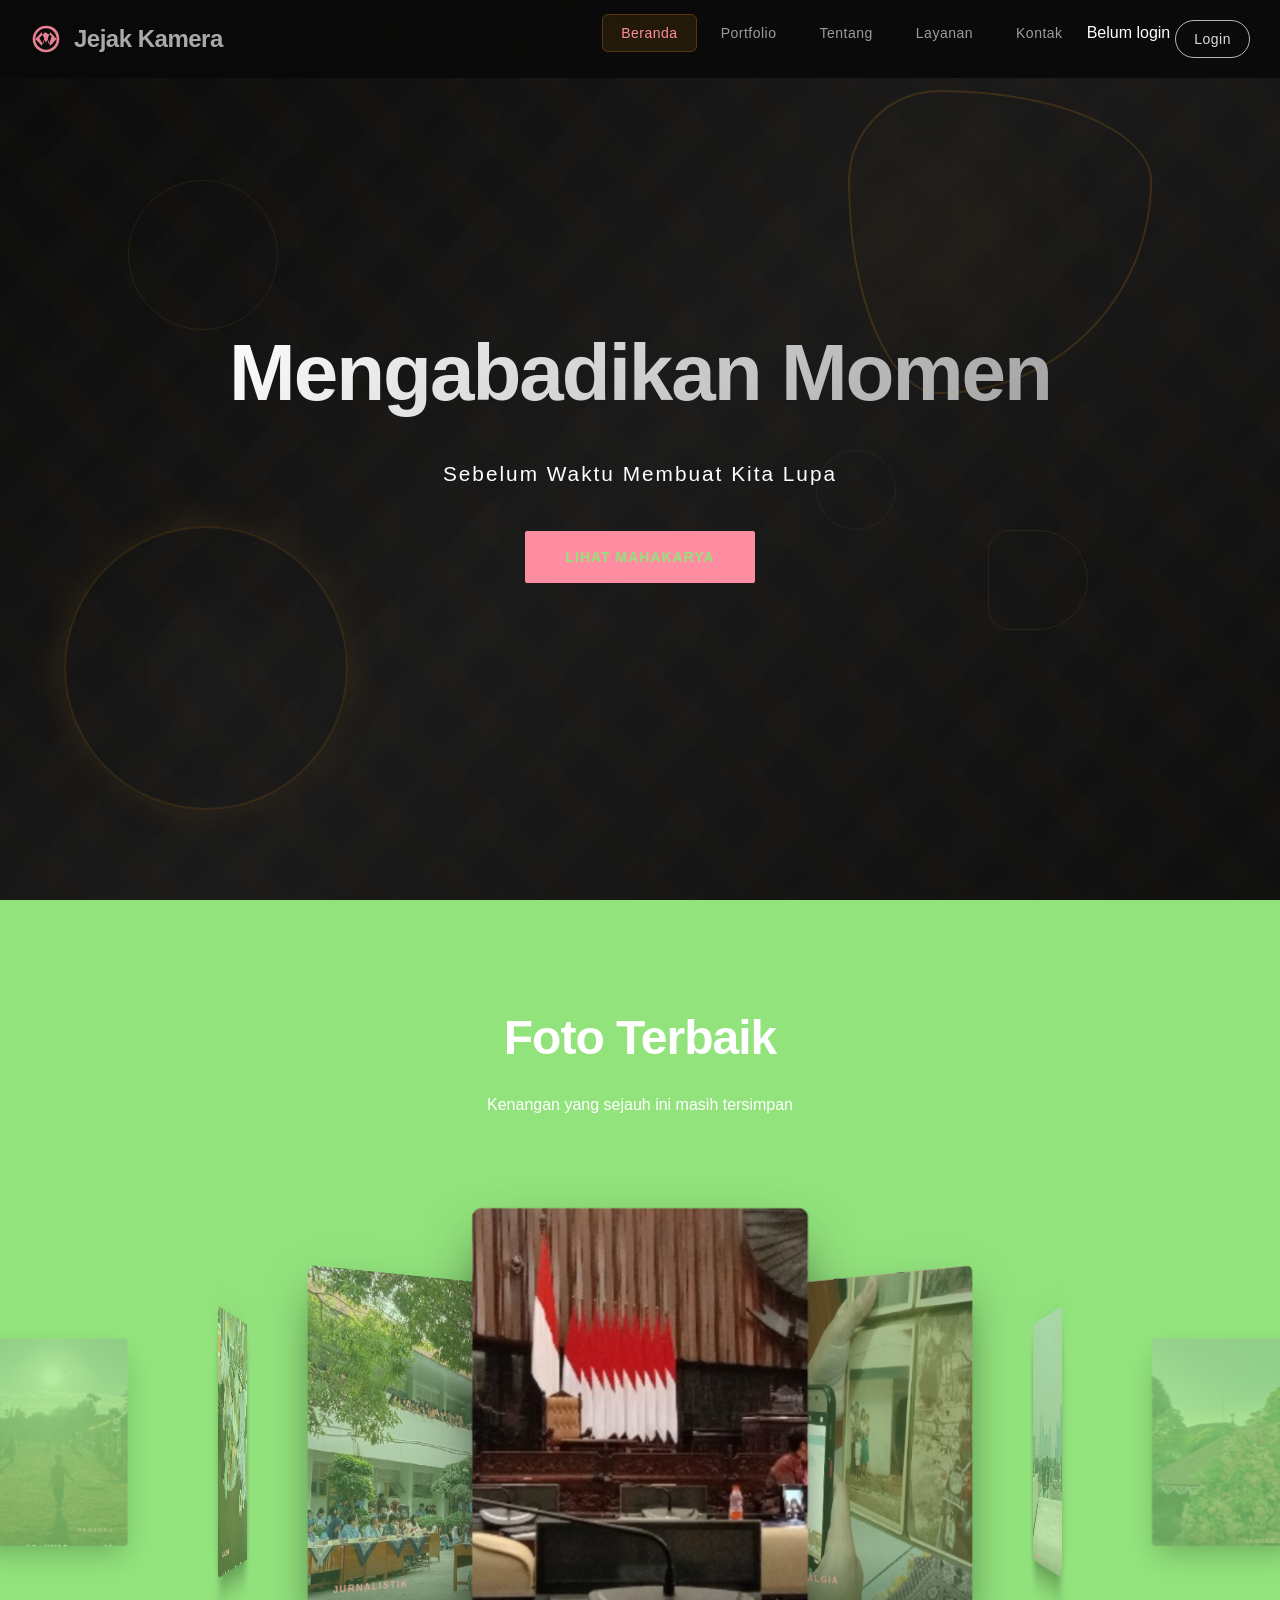
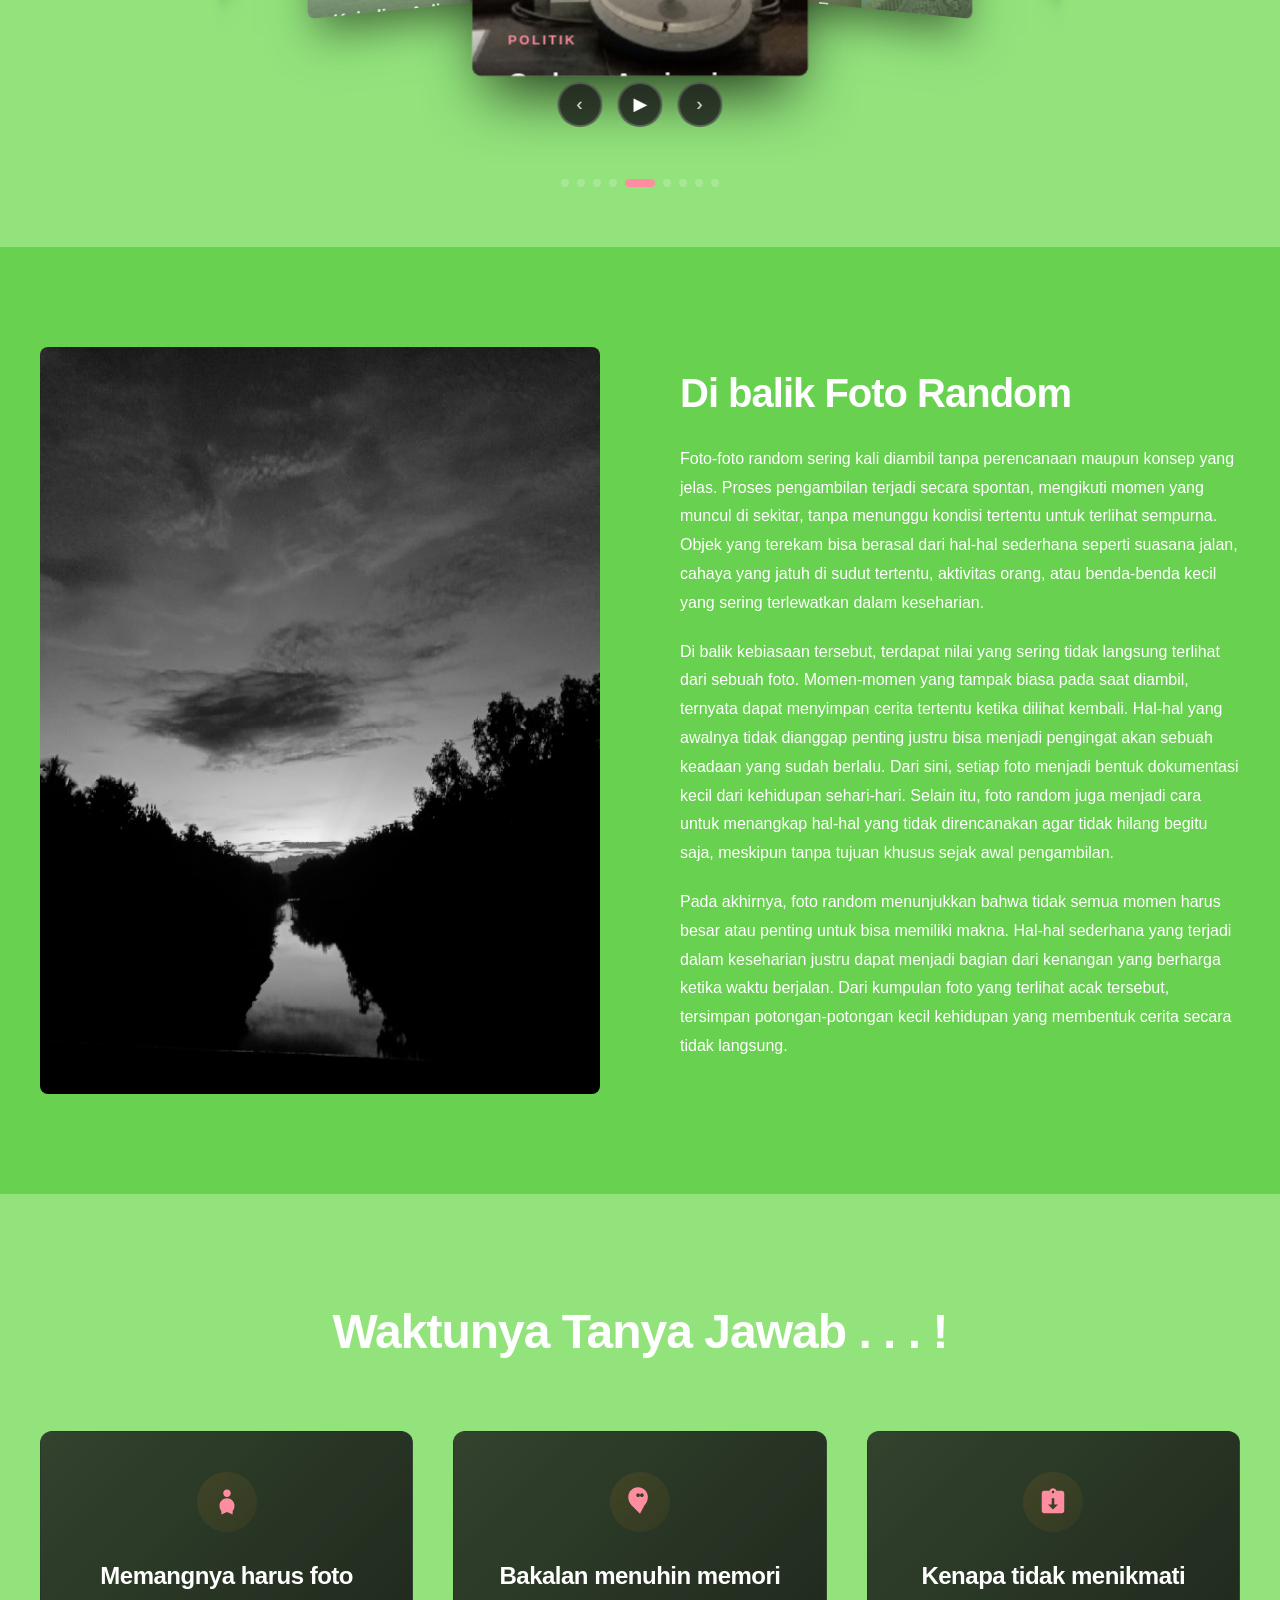
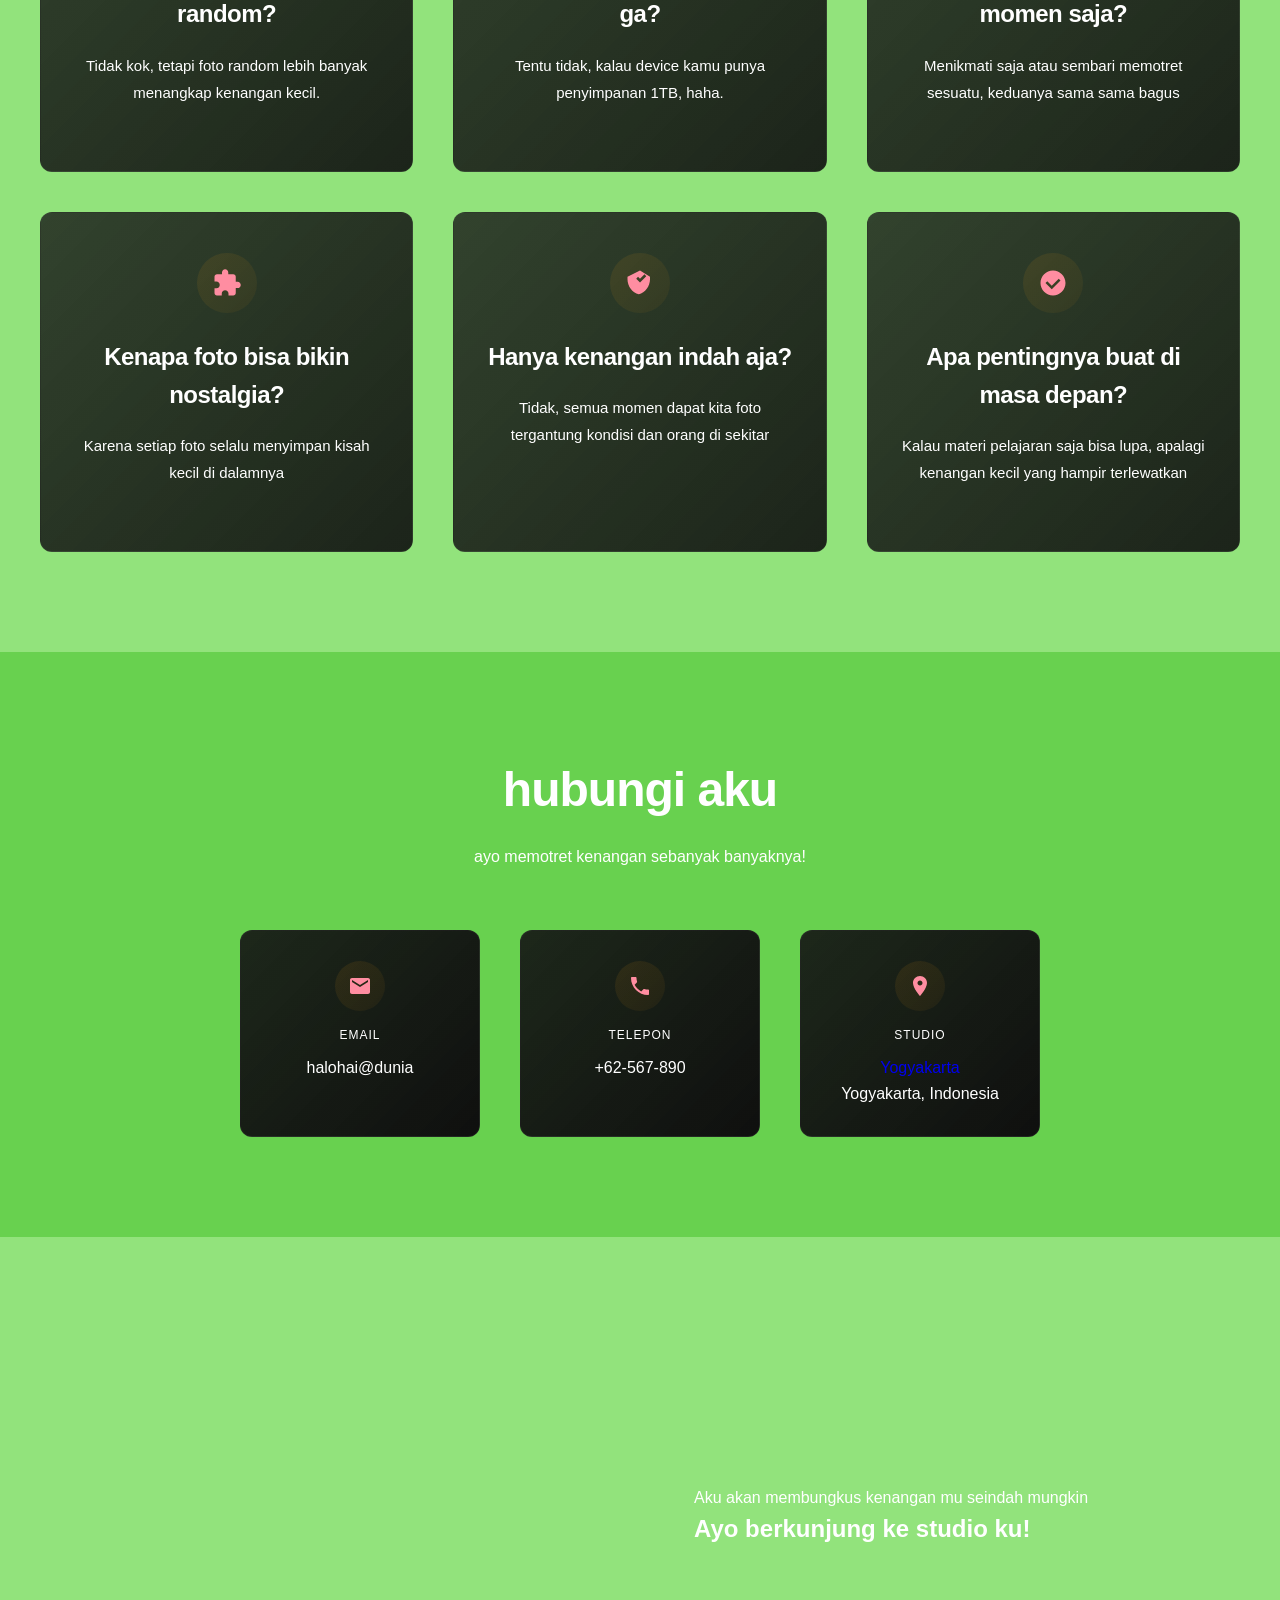
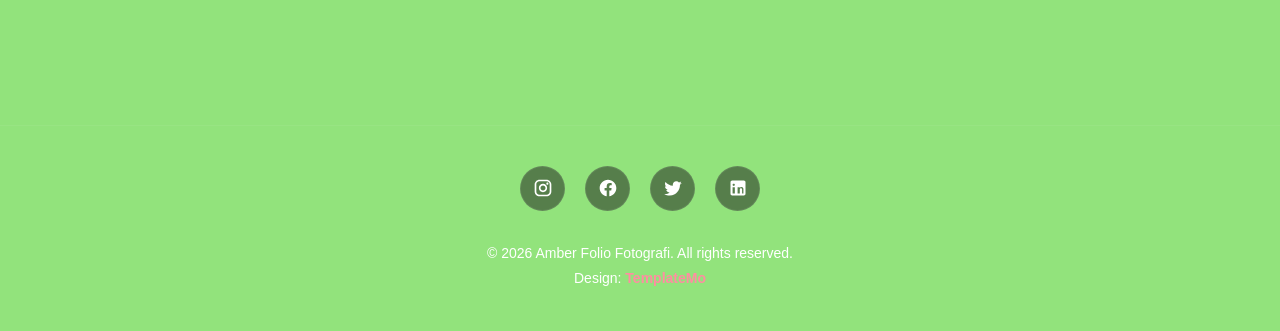
==== commit bfe4b1b2: "Update index.html" ====
--- a/index.html
+++ b/index.html
@@ -34,9 +34,8 @@
                 <li><a href="#about">Tentang</a></li>
                 <li><a href="#services">Layanan</a></li>
                 <li><a href="#contact">Kontak</a></li>
-                <li><a href="login/index.html" class="nav-cta">Login</a></li>
                 <p id="userInfo">Belum login</p>
-
+                
 <li id="authArea">
     <button onclick="goLogin()" class="nav-cta">Login</button>
 </li>
--- a/templatemo-amber-folio.css
+++ b/templatemo-amber-folio.css
@@ -1135,3 +1135,27 @@
         flex-direction: column;
     }
 }
+
+.nav-cta {
+    color: rgba(255, 255, 255, 0.85);
+    text-decoration: none;
+
+    font-size: 14px;
+    font-weight: 500;
+    letter-spacing: 0.5px;
+
+    padding: 10px 18px;
+
+    background: transparent;
+    border: 1.5px solid rgba(255,255,255,0.7);
+    border-radius: 999px;
+
+    cursor: pointer;
+    transition: all 0.3s ease;
+}
+
+.nav-cta:hover {
+    color: white;
+    border-color: white;
+    box-shadow: 0 0 10px rgba(255,255,255,0.2);
+}
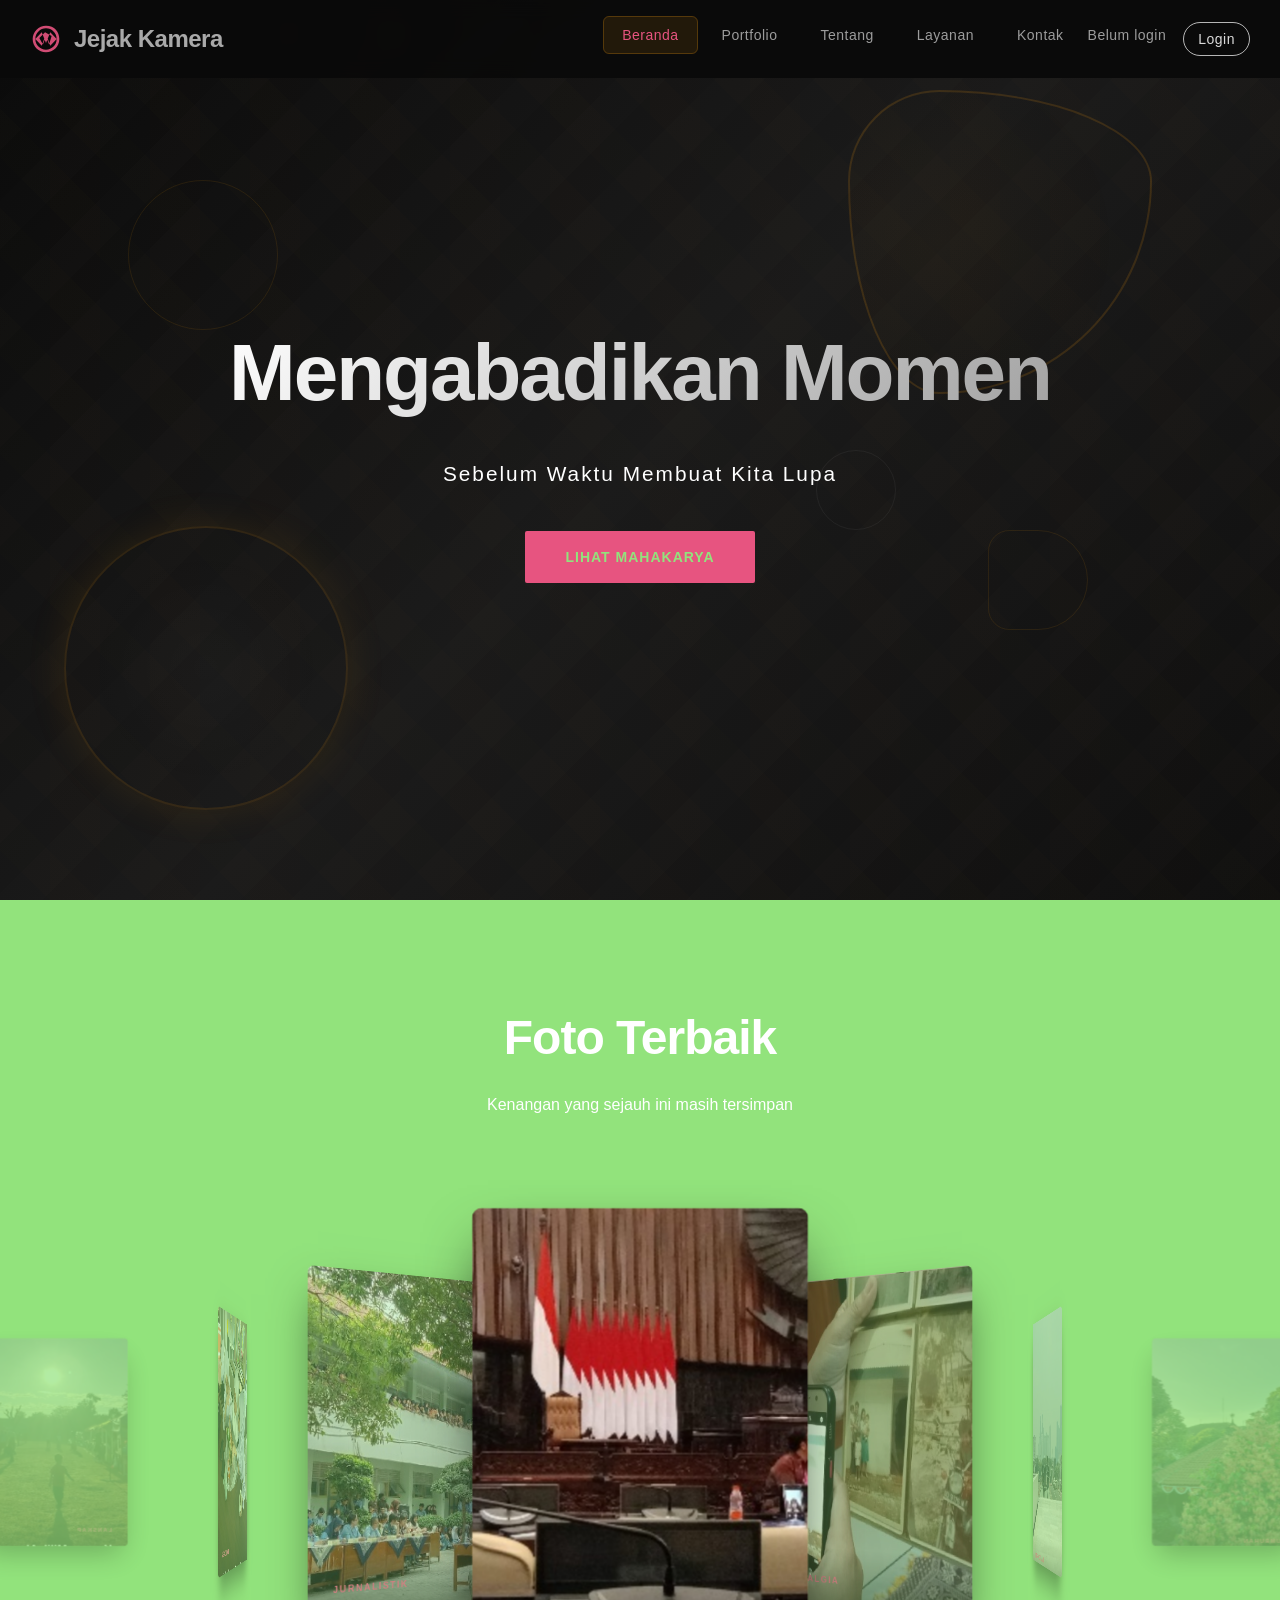
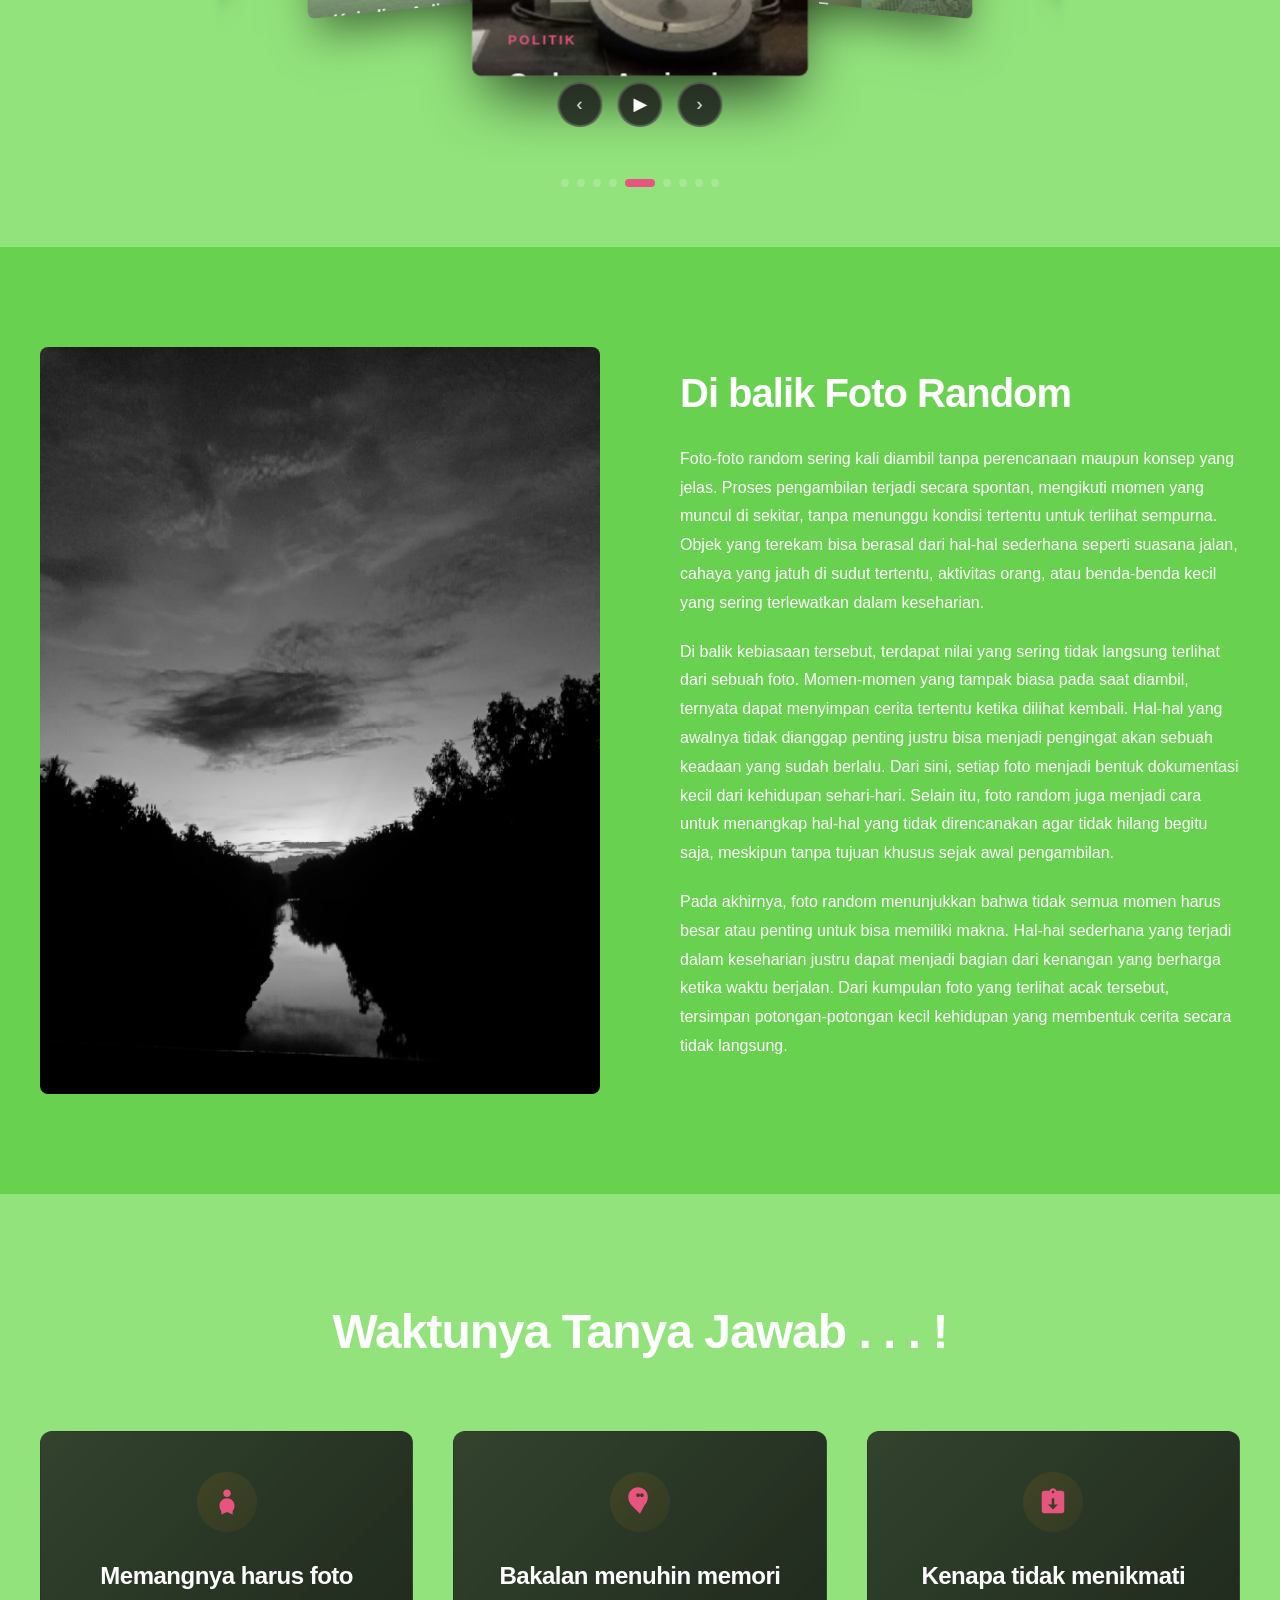
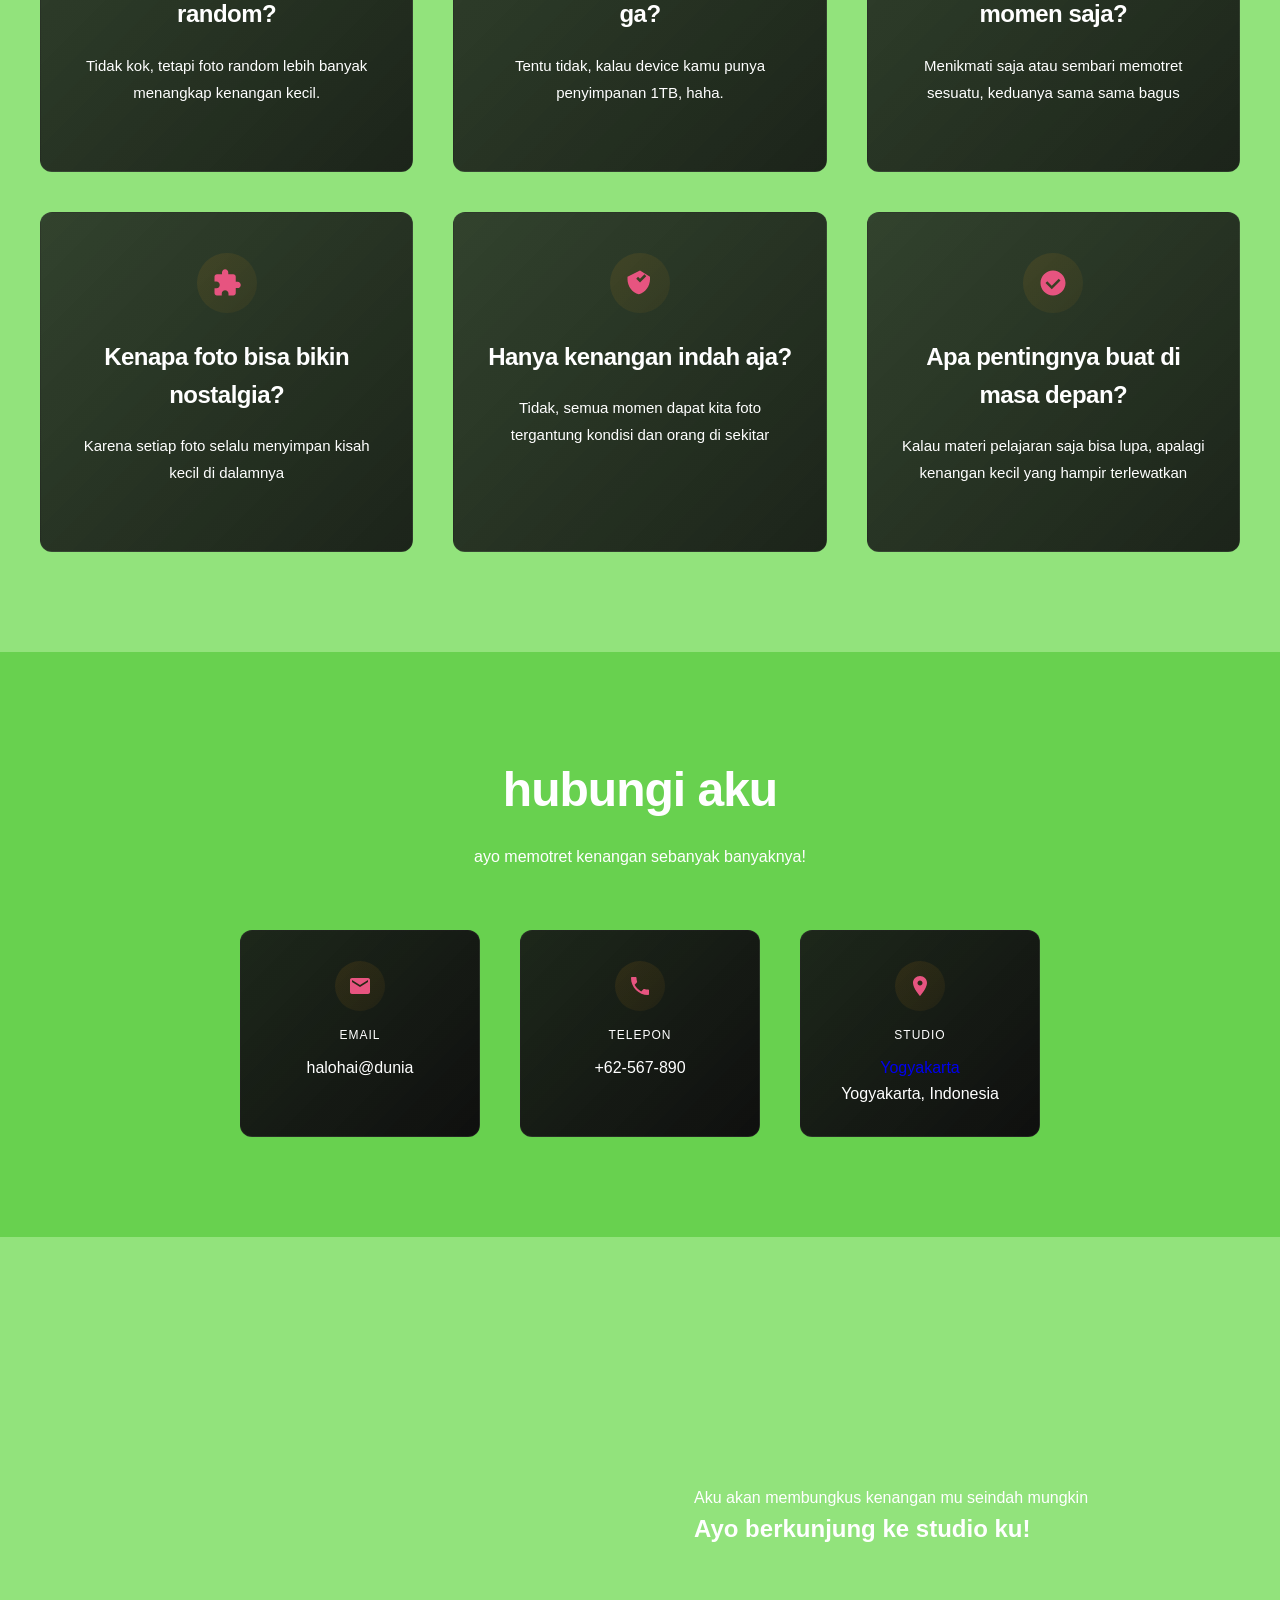
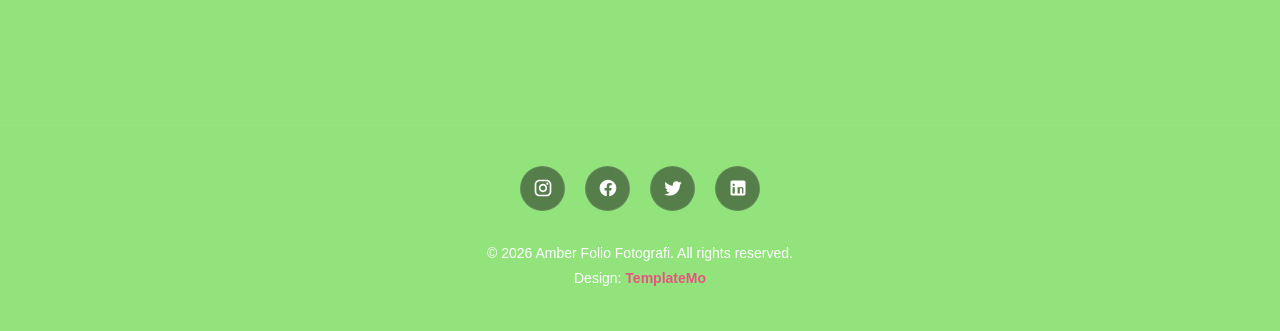
==== commit 030e0dfb: "Update index.html" ====
--- a/index.html
+++ b/index.html
@@ -34,7 +34,10 @@
                 <li><a href="#about">Tentang</a></li>
                 <li><a href="#services">Layanan</a></li>
                 <li><a href="#contact">Kontak</a></li>
-                <p id="userInfo">Belum login</p>
+
+                <li>
+                    <span id="userInfo">Belum login</span>
+                </li>
                 
 <li id="authArea">
     <button onclick="goLogin()" class="nav-cta">Login</button>
--- a/templatemo-amber-folio.css
+++ b/templatemo-amber-folio.css
@@ -18,7 +18,7 @@
 :root {
 	--primary-dark: #92e37c;
 	--secondary-dark: #68d14f;
-	--accent-color: #ff8da1;
+	--accent-color: #e75480;
 	--text-light: #ffffff;
 	--text-gray: #ffffff;
 	--card-dark: #e8f5e9;
@@ -1144,7 +1144,7 @@
     font-weight: 500;
     letter-spacing: 0.5px;
 
-    padding: 10px 18px;
+    padding: 8px 14px;
 
     background: transparent;
     border: 1.5px solid rgba(255,255,255,0.7);
@@ -1159,3 +1159,15 @@
     border-color: white;
     box-shadow: 0 0 10px rgba(255,255,255,0.2);
 }
+
+#userInfo {
+    margin: 0;
+    color: rgba(255,255,255,0.6);
+    font-size: 14px;
+    font-weight: 500;
+    letter-spacing: 0.5px;
+}
+
+#authArea {
+    margin-left: 12px;
+}
